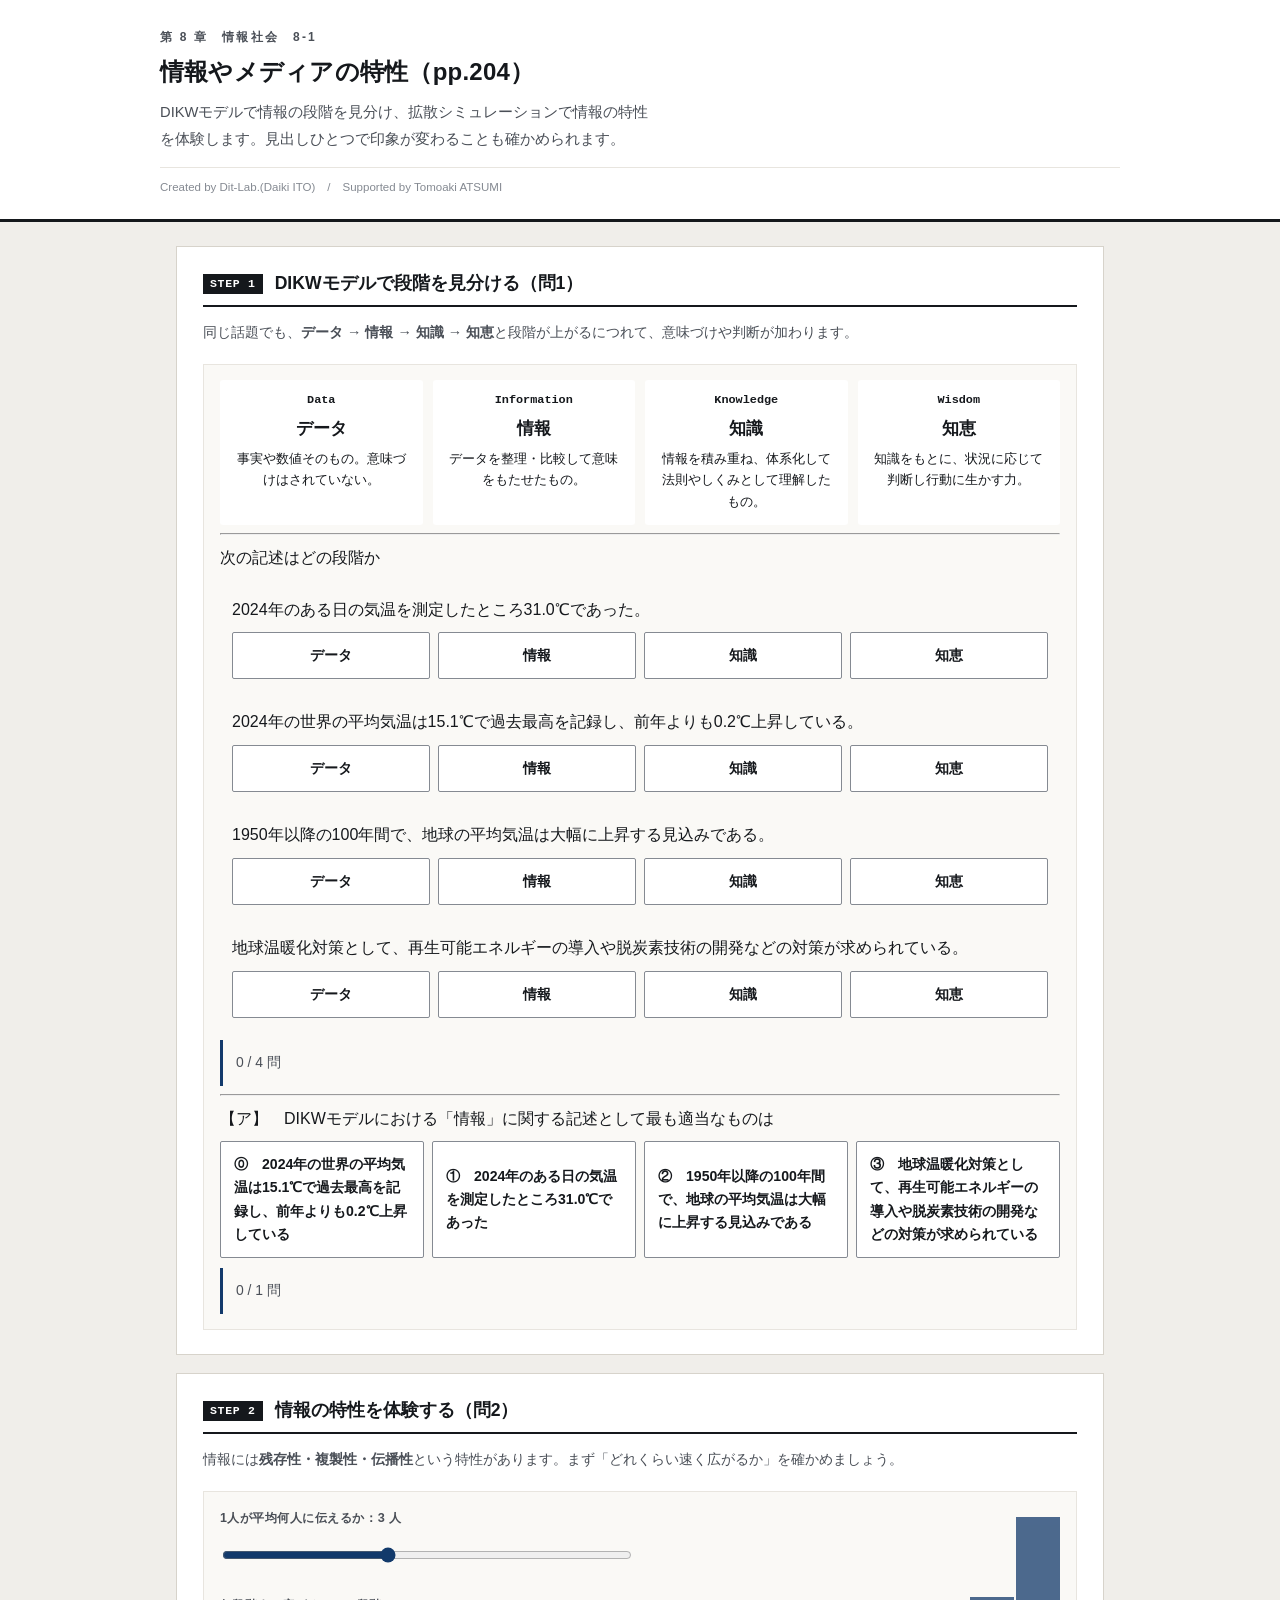
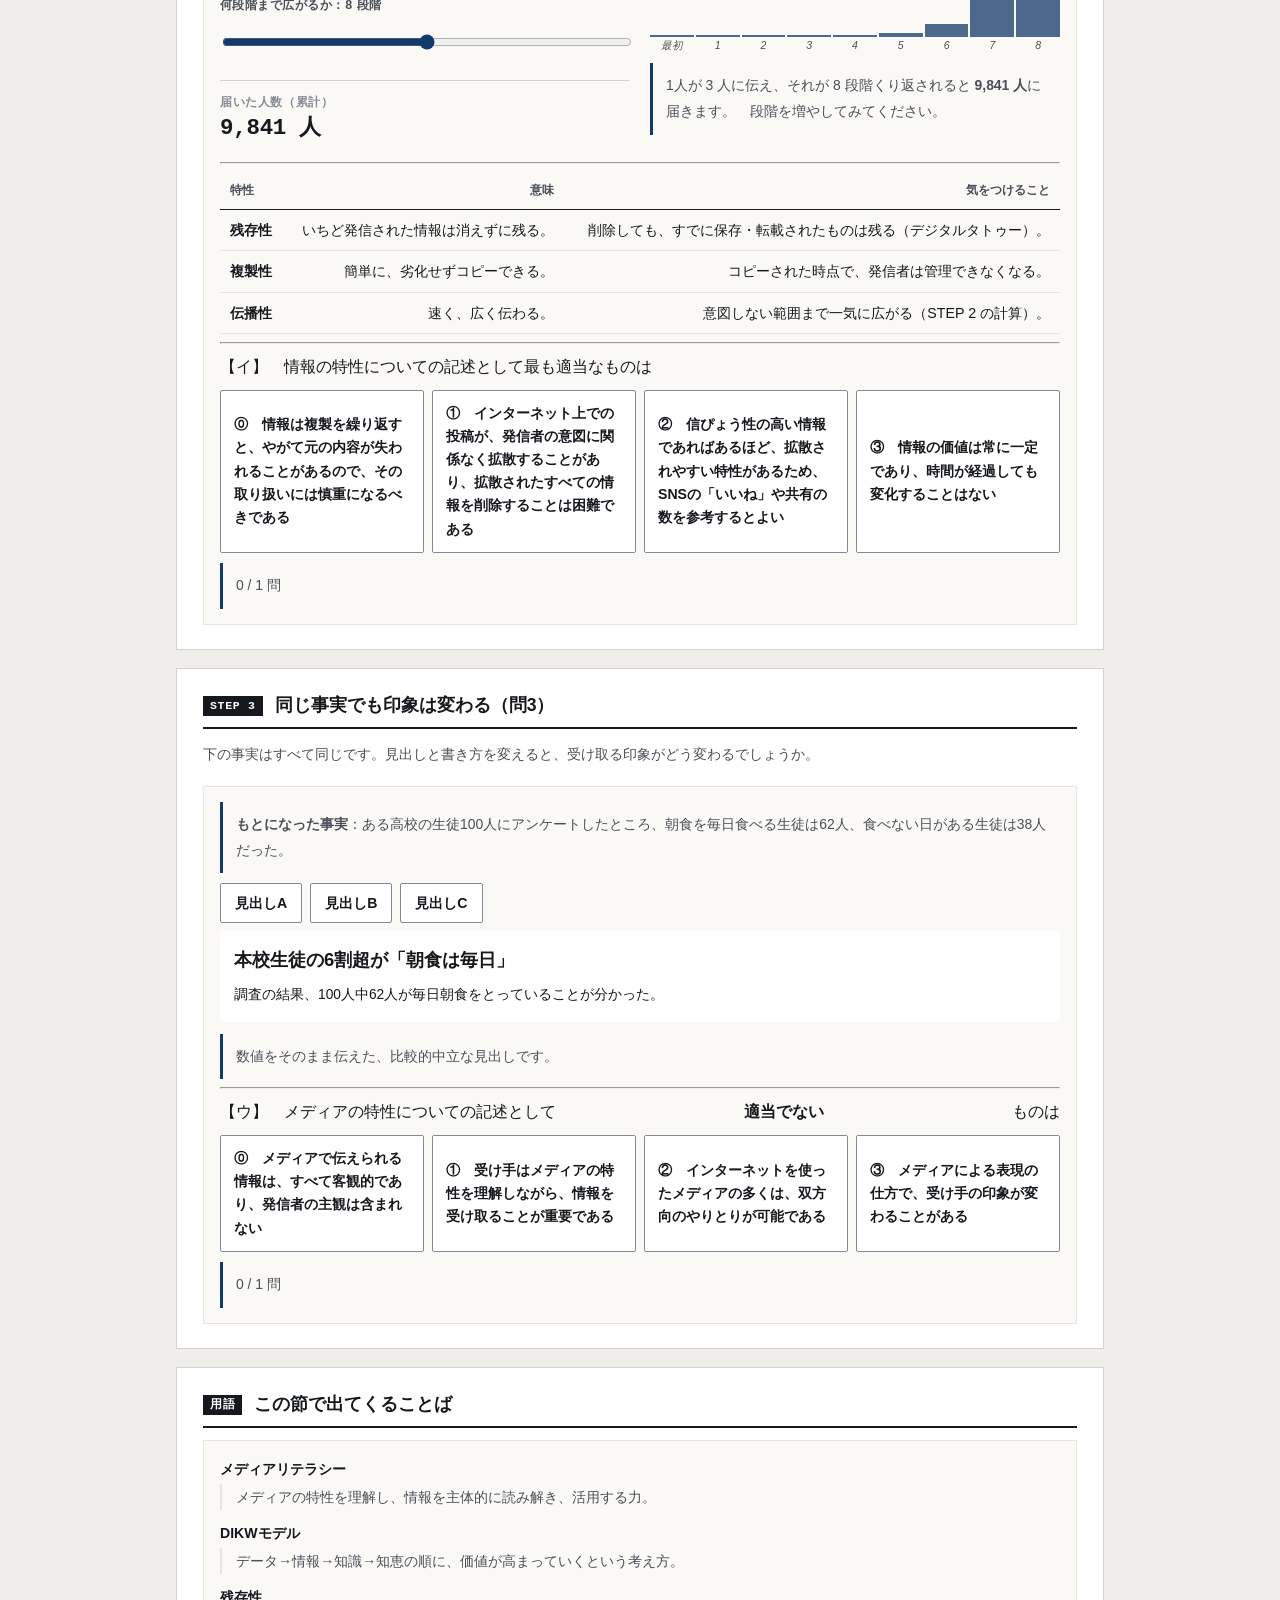
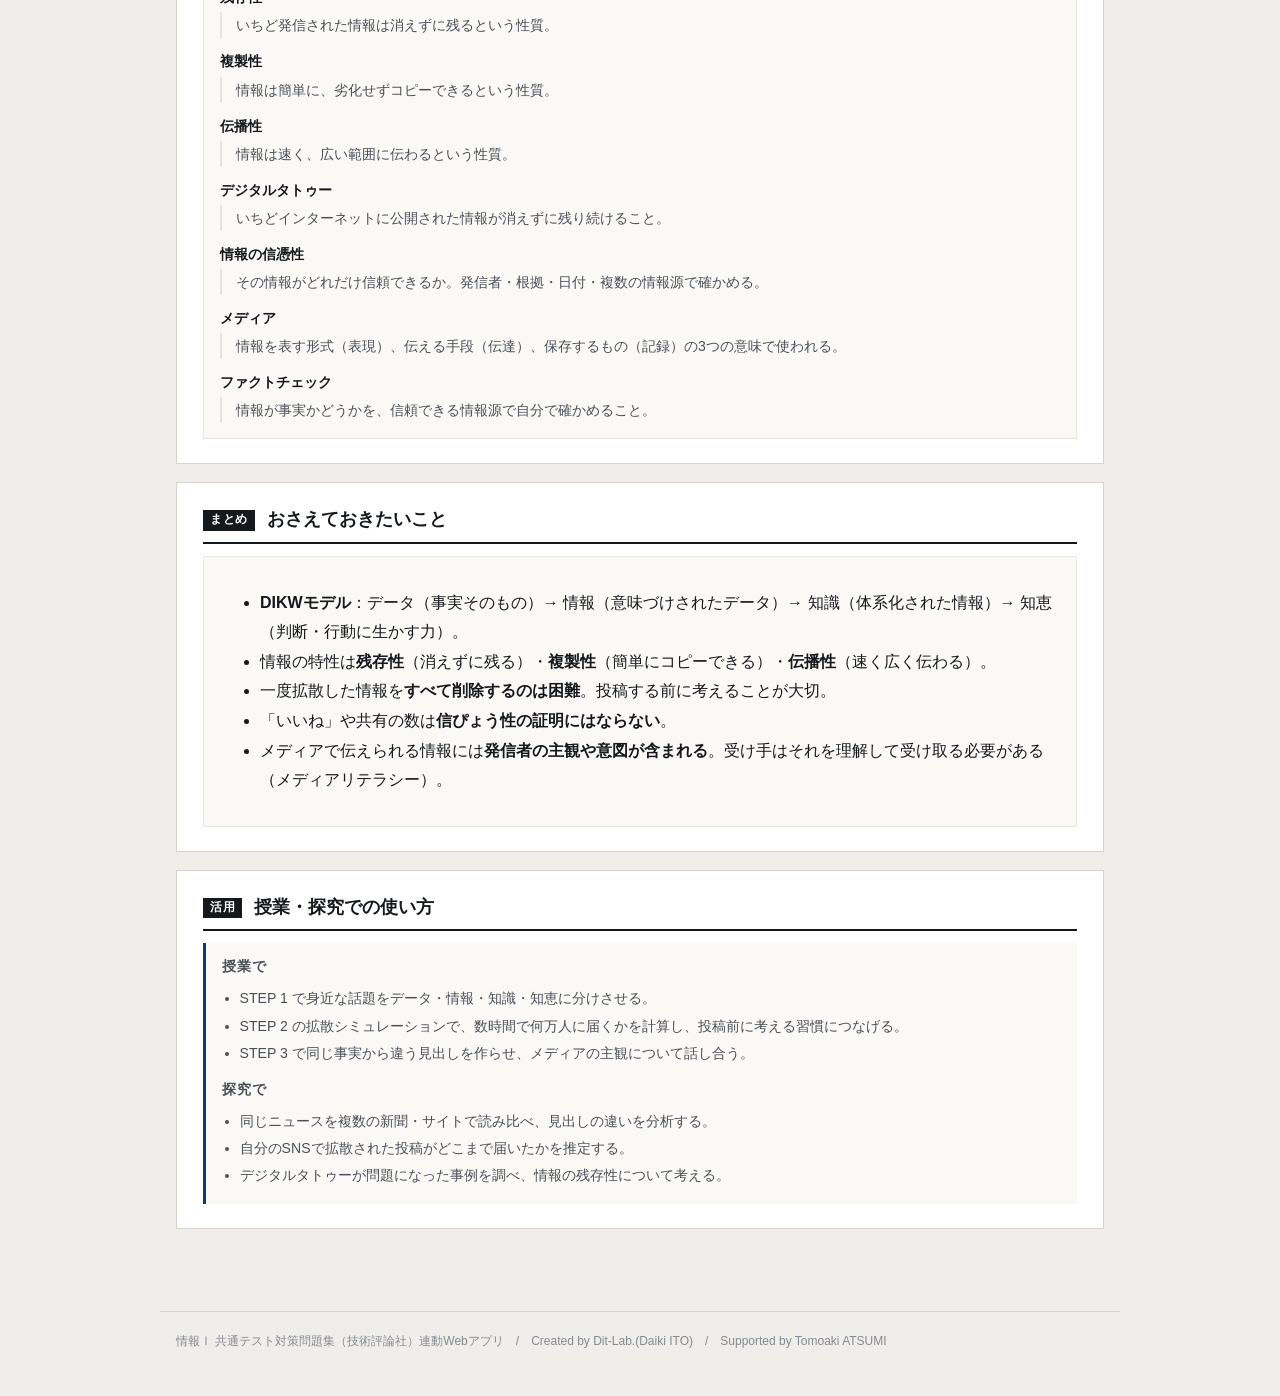
==== index.html @ 25c9e5bc "feat: Streamlit版を静的Webアプリ化。DIKWモデルの分類・拡散シミュレーション・見出しによる印象の比較に対応" ====
<!DOCTYPE html>
<html lang="ja">
<head>
<meta charset="UTF-8">
<meta name="viewport" content="width=device-width, initial-scale=1.0">
<title>情報やメディアの特性｜情報Ⅰ共通テスト対策問題集</title>
<meta name="description" content="DIKWモデルで情報の段階を見分け、拡散シミュレーションで情報の特性を体験します。見出しひとつで印象が変わることも確かめられます。">
<link rel="icon" href="data:image/svg+xml,%3Csvg xmlns=%22http://www.w3.org/2000/svg%22 viewBox=%220 0 32 32%22%3E%3Crect width=%2232%22 height=%2232%22 fill=%22%2315181c%22/%3E%3Ctext x=%2216%22 y=%2222%22 font-size=%2218%22 font-family=%22monospace%22 fill=%22%23fff%22 text-anchor=%22middle%22%3E01%3C/text%3E%3C/svg%3E">
<link rel="stylesheet" href="css/style.css">
<link rel="stylesheet" href="css/app.css">
</head>
<body>

<header class="app-header">
  <div class="inner">
    <span class="eyebrow">第 8 章　情報社会　8-1</span>
    <h1>情報やメディアの特性（pp.204）</h1>
    <p class="lead">DIKWモデルで情報の段階を見分け、拡散シミュレーションで情報の特性を体験します。見出しひとつで印象が変わることも確かめられます。</p>
    <p class="credit">Created by Dit-Lab.(Daiki ITO)　/　Supported by Tomoaki ATSUMI</p>
  </div>
</header>

<main class="wrap">
  <section class="step" id="step1">
    <h2><span class="no">STEP 1</span>DIKWモデルで段階を見分ける（問1）</h2>
    <p class="desc">同じ話題でも、<strong>データ → 情報 → 知識 → 知恵</strong>と段階が上がるにつれて、意味づけや判断が加わります。</p>
    <div class="panel">
      <div class="dikw" id="dikwBox"></div>
      <hr class="sep">
      <p class="qhead">次の記述はどの段階か</p>
      <div id="sortBox"></div>
      <div class="note" id="sortNote" style="margin-top:12px"></div>
      <hr class="sep">
      <div id="q1Box"></div>
      <div class="note" id="q1Note" style="margin-top:10px"></div>
    </div>
  </section>

  <section class="step" id="step2">
    <h2><span class="no">STEP 2</span>情報の特性を体験する（問2）</h2>
    <p class="desc">情報には<strong>残存性・複製性・伝播性</strong>という特性があります。まず「どれくらい速く広がるか」を確かめましょう。</p>
    <div class="panel">
      <div class="grid c2">
        <div>
          <label class="fld" for="shareN">1人が平均何人に伝えるか：<span class="mono" id="shareNV">3</span> 人</label>
          <input type="range" id="shareN" min="1" max="6" step="1" value="3">
          <label class="fld" for="steps" style="margin-top:12px">何段階まで広がるか：<span class="mono" id="stepsV">8</span> 段階</label>
          <input type="range" id="steps" min="2" max="14" step="1" value="8">
          <div class="metrics" style="margin-top:12px">
            <div class="metric"><div class="k">届いた人数（累計）</div><div class="v" id="reachV" style="font-size:1.4rem">—</div></div>
          </div>
        </div>
        <div>
          <div class="spreadbar" id="spreadBox"></div>
          <div class="note" id="spreadNote" style="margin-top:26px"></div>
        </div>
      </div>
      <hr class="sep">
      <div class="tbl-scroll"><table class="tbl" id="charTable"></table></div>
      <hr class="sep">
      <div id="q2Box"></div>
      <div class="note" id="q2Note" style="margin-top:10px"></div>
    </div>
  </section>

  <section class="step" id="step3">
    <h2><span class="no">STEP 3</span>同じ事実でも印象は変わる（問3）</h2>
    <p class="desc">下の事実はすべて同じです。見出しと書き方を変えると、受け取る印象がどう変わるでしょうか。</p>
    <div class="panel">
      <div class="note info" style="margin-bottom:10px">
        <strong>もとになった事実</strong>：ある高校の生徒100人にアンケートしたところ、朝食を毎日食べる生徒は62人、食べない日がある生徒は38人だった。
      </div>
      <div class="btn-row" style="flex-wrap:wrap">
        <button class="btn" data-h="0">見出しA</button>
        <button class="btn" data-h="1">見出しB</button>
        <button class="btn" data-h="2">見出しC</button>
      </div>
      <div id="headBox"></div>
      <div class="note" id="headNote" style="margin-top:12px"></div>
      <hr class="sep">
      <div id="q3Box"></div>
      <div class="note" id="q3Note" style="margin-top:10px"></div>
    </div>
  </section>

  <section class="step" id="glossary">
    <h2><span class="no">用語</span>この節で出てくることば</h2>
    <div class="panel"><div id="glossBox"></div></div>
  </section>

  <section class="step" id="wrap">
    <h2><span class="no">まとめ</span>おさえておきたいこと</h2>
    <div class="panel">
      <ul class="bullets">
        <li><strong>DIKWモデル</strong>：データ（事実そのもの）→ 情報（意味づけされたデータ）→ 知識（体系化された情報）→ 知恵（判断・行動に生かす力）。</li>
        <li>情報の特性は<strong>残存性</strong>（消えずに残る）・<strong>複製性</strong>（簡単にコピーできる）・<strong>伝播性</strong>（速く広く伝わる）。</li>
        <li>一度拡散した情報を<strong>すべて削除するのは困難</strong>。投稿する前に考えることが大切。</li>
        <li>「いいね」や共有の数は<strong>信ぴょう性の証明にはならない</strong>。</li>
        <li>メディアで伝えられる情報には<strong>発信者の主観や意図が含まれる</strong>。受け手はそれを理解して受け取る必要がある（メディアリテラシー）。</li>
      </ul>
    </div>
  </section>

  <section class="step">
    <h2><span class="no">活用</span>授業・探究での使い方</h2>
    <div class="use-note">
      <h3>授業で</h3>
      <ul>
        <li>STEP 1 で身近な話題をデータ・情報・知識・知恵に分けさせる。</li>
        <li>STEP 2 の拡散シミュレーションで、数時間で何万人に届くかを計算し、投稿前に考える習慣につなげる。</li>
        <li>STEP 3 で同じ事実から違う見出しを作らせ、メディアの主観について話し合う。</li>
      </ul>
      <h3 style="margin-top:12px">探究で</h3>
      <ul>
        <li>同じニュースを複数の新聞・サイトで読み比べ、見出しの違いを分析する。</li>
        <li>自分のSNSで拡散された投稿がどこまで届いたかを推定する。</li>
        <li>デジタルタトゥーが問題になった事例を調べ、情報の残存性について考える。</li>
      </ul>
    </div>
  </section>

</main>

<footer class="app-footer">
  情報Ⅰ 共通テスト対策問題集（技術評論社）連動Webアプリ　/　Created by Dit-Lab.(Daiki ITO)　/　Supported by Tomoaki ATSUMI
</footer>

<script src="js/tools.js"></script>
<script src="js/chart.js"></script>
<script src="js/terms.js"></script>
<script src="js/quiz.js"></script>
<script src="js/app.js"></script>
</body>
</html>
---- css/style.css ----
/* =========================================================
   情報Ⅰ 共通テスト対策問題集 — Web アプリ共通スタイル
   紙面（参考書）に寄せた設計。装飾色は使わず、色は意味を持つときだけ。
   ========================================================= */

:root{
  --paper:#ffffff;
  --paper-2:#faf9f6;      /* うすい紙 */
  --bg:#f0eeea;           /* 台紙 */
  --ink:#15181c;
  --ink-2:#4a4f57;
  --ink-3:#858a92;
  --rule:#d7d3cb;         /* 罫線 */
  --rule-2:#e8e5df;
  --accent:#123a6b;       /* 濃紺。主要操作と現在地だけに使う */
  --accent-w:#e9eef6;
  --zero:#c0392b;         /* 左＝0 */
  --one:#1d4ed8;          /* 右＝1 */
  --ok:#1f7a3d;   --ok-bg:#eef6f0;
  --ng:#b3261e;   --ng-bg:#fbefee;
  --warn:#8a5a00; --warn-bg:#fbf5e8;
  --font:"Hiragino Kaku Gothic ProN","Hiragino Sans","Yu Gothic Medium","Yu Gothic",
         "Noto Sans JP",Meiryo,-apple-system,BlinkMacSystemFont,sans-serif;
  --mono:"SFMono-Regular",Menlo,Consolas,"Courier New",monospace;
}

*{box-sizing:border-box}
[hidden]{display:none !important}
html{-webkit-text-size-adjust:100%}
body{
  margin:0; background:var(--bg); color:var(--ink);
  font-family:var(--font); font-size:16px; line-height:1.85;
  font-feature-settings:"palt" 1;
}
h1,h2,h3,h4{line-height:1.45; margin:0; font-weight:700}
p{margin:0 0 .75em} p:last-child{margin-bottom:0}
a{color:var(--accent)}

/* ---------- 標題 ---------- */
.app-header{background:var(--paper); border-bottom:3px solid var(--ink); padding:26px 20px 20px}
.app-header .inner{max-width:960px; margin:0 auto}
.app-header .eyebrow{
  font-size:.75rem; font-weight:700; color:var(--ink-2); letter-spacing:.18em;
  display:block; margin-bottom:7px;
}
.app-header h1{font-size:1.5rem; letter-spacing:.01em}
.app-header .lead{font-size:.92rem; color:var(--ink-2); margin-top:9px; max-width:60ch}
.app-header .credit{
  font-size:.72rem; color:var(--ink-3); margin-top:14px;
  padding-top:9px; border-top:1px solid var(--rule-2);
}

/* ---------- 版面 ---------- */
.wrap{max-width:960px; margin:0 auto; padding:24px 16px 64px}
.step{background:var(--paper); border:1px solid var(--rule); padding:24px 26px; margin-bottom:18px}
.step > h2{
  display:flex; align-items:baseline; gap:12px; font-size:1.1rem;
  padding-bottom:9px; border-bottom:2px solid var(--ink); margin-bottom:12px;
}
.step > h2 .no{
  flex:none; font-family:var(--mono); font-size:.72rem; font-weight:700;
  background:var(--ink); color:var(--paper); padding:2px 7px; letter-spacing:.06em;
  position:relative; top:-2px;
}
.step > .desc{color:var(--ink-2); font-size:.9rem; margin-bottom:18px}
.step[hidden]{display:none}

.grid{display:grid; gap:20px}
.grid > *{min-width:0}          /* 子の中身で列が広がるのを防ぐ */
@media(min-width:800px){ .grid.c2{grid-template-columns:1fr 1fr} }

.panel{border:1px solid var(--rule-2); background:var(--paper-2); padding:15px 16px; min-width:0}
.panel > h3{
  font-size:.8rem; font-weight:700; color:var(--ink-2); letter-spacing:.08em;
  margin-bottom:12px; padding-bottom:6px; border-bottom:1px solid var(--rule);
}

/* ---------- 部品 ---------- */
.btn{
  appearance:none; border:1px solid var(--ink-3); background:var(--paper); color:var(--ink);
  font-family:inherit; font-size:.88rem; font-weight:700; padding:8px 14px;
  border-radius:2px; cursor:pointer; min-height:40px; line-height:1.4;
  transition:background .12s, border-color .12s, color .12s;
}
.btn:hover:not(:disabled){background:var(--accent-w); border-color:var(--accent); color:var(--accent)}
.btn:disabled{opacity:.35; cursor:not-allowed}
.btn.primary{background:var(--accent); color:var(--paper); border-color:var(--accent)}
.btn.primary:hover:not(:disabled){background:#0d2c53; color:var(--paper)}
.btn.ghost{border-color:var(--rule); color:var(--ink-2)}
.btn.sm{font-size:.8rem; padding:5px 10px; min-height:34px}
.btn-row{display:flex; flex-wrap:wrap; gap:8px; align-items:center}

/* タブ（見出し下線式） */
.seg{display:flex; gap:0; border-bottom:1px solid var(--rule)}
.seg button{
  appearance:none; border:0; background:transparent; font-family:inherit; font-size:.88rem;
  font-weight:700; color:var(--ink-3); padding:9px 4px; margin-right:26px; cursor:pointer;
  border-bottom:3px solid transparent; margin-bottom:-1px; min-height:40px;
}
.seg button:hover{color:var(--ink-2)}
.seg button[aria-pressed="true"]{color:var(--ink); border-bottom-color:var(--accent)}

label.fld{display:block; font-size:.78rem; font-weight:700; color:var(--ink-2); margin-bottom:5px; letter-spacing:.04em}
input[type=text], textarea, input[type=number]{
  width:100%; font-family:inherit; font-size:1rem; color:var(--ink);
  border:1px solid var(--ink-3); border-radius:2px; padding:9px 11px;
  background:var(--paper); min-height:42px;
}
input:focus, textarea:focus{outline:2px solid var(--accent); outline-offset:-1px; border-color:var(--accent)}
.btn:focus-visible, .seg button:focus-visible, .node-card:focus-visible{outline:2px solid var(--accent); outline-offset:2px}
textarea{resize:vertical; line-height:1.7}
.mono{font-family:var(--mono)}

table.tbl{width:100%; border-collapse:collapse; font-size:.89rem}
table.tbl th, table.tbl td{border-bottom:1px solid var(--rule-2); padding:7px 10px; text-align:right}
table.tbl th:first-child, table.tbl td:first-child{text-align:left}
table.tbl thead th{border-bottom:1.5px solid var(--ink); font-size:.76rem; color:var(--ink-2); font-weight:700; white-space:nowrap}
.tbl-scroll{overflow-x:auto; -webkit-overflow-scrolling:touch; max-width:100%}

.note{padding:10px 13px; font-size:.87rem; border-left:3px solid var(--ink-3); background:var(--paper-2)}
.note.ok{background:var(--ok-bg); border-left-color:var(--ok); color:#123f22}
.note.ng{background:var(--ng-bg); border-left-color:var(--ng); color:#6d1a15}
.note.info{background:var(--paper-2); border-left-color:var(--accent); color:var(--ink-2)}
.note.warn{background:var(--warn-bg); border-left-color:var(--warn); color:#5c3d00}
.note[hidden]{display:none}

.badge{
  display:inline-block; font-size:.72rem; font-weight:700; padding:1px 7px;
  border:1px solid var(--rule); color:var(--ink-2); background:var(--paper); letter-spacing:.04em;
}

/* 数値は罫線で仕切るだけ。カードにしない */
.metrics{display:flex; flex-wrap:wrap; gap:0; border-top:1px solid var(--rule)}
.metric{flex:1 1 130px; padding:11px 14px 11px 0; border-right:1px solid var(--rule-2)}
.metric:last-child{border-right:0}
.metric .k{font-size:.74rem; color:var(--ink-3); font-weight:700; letter-spacing:.05em}
.metric .v{font-size:1.6rem; font-weight:700; line-height:1.3; font-family:var(--mono); letter-spacing:-.01em}
.metric .s{font-size:.76rem; color:var(--ink-2)}

.bit0{color:var(--zero); font-weight:700}
.bit1{color:var(--one); font-weight:700}

.app-footer{
  max-width:960px; margin:0 auto; padding:18px 16px 44px; color:var(--ink-3);
  font-size:.75rem; border-top:1px solid var(--rule);
}
.sr-only{position:absolute;width:1px;height:1px;overflow:hidden;clip:rect(0 0 0 0);white-space:nowrap}

@media(max-width:640px){
  body{font-size:15px}
  .app-header{padding:20px 16px 16px}
  .app-header h1{font-size:1.16rem}
  .wrap{padding:16px 12px 52px}
  .step{padding:18px 15px}
  .seg button{margin-right:18px; font-size:.84rem}
  .metric{flex-basis:50%; border-right:0}
}
@media (prefers-reduced-motion:reduce){ *{animation:none!important; transition:none!important} }

/* ---------- 自分のデータ・共有・印刷 ---------- */
.toolbar{display:flex; flex-wrap:wrap; gap:8px; align-items:center; margin-top:12px;
  padding-top:12px; border-top:1px solid var(--rule-2)}
.toolbar .hint{font-size:.78rem; color:var(--ink-3)}
.paste-area{width:100%; min-height:110px; font-family:var(--mono); font-size:.86rem}
.use-note{background:var(--paper-2); border-left:3px solid var(--accent); padding:14px 16px; font-size:.88rem}
.use-note h3{font-size:.86rem; letter-spacing:.06em; margin-bottom:8px; color:var(--ink-2)}
.use-note ol, .use-note ul{margin:0; padding-left:1.25em; line-height:1.95; color:var(--ink-2)}

@media print{
  body{background:#fff}
  .app-header{border-bottom:2px solid #000}
  .step{border:1px solid #bbb; break-inside:avoid; page-break-inside:avoid; margin-bottom:12px}
  .btn, .seg, .toolbar, input[type=range]{display:none !important}
  .note{border-left-width:2px}
  a[href]:after{content:""}
}

/* ---------- 入力グリッド ---------- */
.dg-scroll{overflow:auto; -webkit-overflow-scrolling:touch; border:1px solid var(--rule); background:var(--paper); max-height:420px}
table.dg{border-collapse:collapse; font-family:var(--mono); font-size:.9rem; min-width:100%}
table.dg th, table.dg td{border:1px solid var(--rule-2); padding:0}
table.dg thead th{background:var(--paper-2); position:sticky; top:0; z-index:2}
table.dg .dg-n{background:var(--paper-2); color:var(--ink-3); font-size:.76rem; font-weight:400;
  text-align:center; min-width:34px; padding:0 4px; position:sticky; left:0; z-index:1}
table.dg .dg-corner{background:var(--paper-2); min-width:34px; position:sticky; left:0; z-index:3}
table.dg .dg-act{background:var(--paper-2); width:34px}
.dg-h, .dg-c{width:100%; min-width:96px; border:0; background:transparent; font-family:inherit;
  font-size:.9rem; padding:8px 9px; color:var(--ink); min-height:38px}
.dg-h{font-weight:700; font-family:var(--font); font-size:.82rem; color:var(--ink-2)}
.dg-c.num{text-align:right}
.dg-c:focus, .dg-h:focus{outline:2px solid var(--accent); outline-offset:-2px; background:var(--accent-w)}
.dg-del{border:0; background:transparent; color:var(--ink-3); cursor:pointer; width:32px; height:34px; font-size:1rem}
.dg-del:hover{color:var(--ng)}
.dg-tools{display:flex; flex-wrap:wrap; gap:8px; align-items:center; margin-top:10px}
.dg-hint{font-size:.76rem; color:var(--ink-3)}

/* ---------- ファイル読み込み ---------- */
.filebox{display:flex; flex-wrap:wrap; gap:10px; align-items:center; padding:12px;
  border:1px dashed var(--rule); background:var(--paper-2)}
.filebox input[type=file]{font-size:.85rem; font-family:inherit; max-width:100%}
.filebox .sel{max-width:220px}
.filelabel{display:inline-flex; align-items:center; gap:6px; font-size:.85rem; font-weight:700;
  border:1px solid var(--ink-3); background:var(--paper); padding:8px 14px; border-radius:2px; cursor:pointer; min-height:40px}
.filelabel:hover{border-color:var(--accent); color:var(--accent); background:var(--accent-w)}
.filelabel input{display:none}

/* ---------- 用語解説 ---------- */
.term{position:relative; border-bottom:1.5px dotted var(--accent); cursor:help; color:var(--accent); font-weight:700}
.term .term-pop{display:none; position:absolute; left:0; top:1.7em; z-index:50; width:min(300px,78vw);
  background:var(--paper); border:1px solid var(--ink-3); box-shadow:0 6px 20px rgba(0,0,0,.14);
  padding:10px 12px; font-size:.82rem; font-weight:400; color:var(--ink-2); line-height:1.75;
  border-left:3px solid var(--accent); cursor:auto; text-align:left}
.term .term-pop b{display:block; color:var(--ink); font-size:.86rem; margin-bottom:3px}
.term.open .term-pop{display:block}
dl.gloss{margin:0; font-size:.88rem}
dl.gloss dt{font-weight:700; color:var(--ink); margin-top:10px}
dl.gloss dt:first-child{margin-top:0}
dl.gloss dd{margin:2px 0 0; color:var(--ink-2); line-height:1.85; padding-left:1em; border-left:2px solid var(--rule-2)}
@media print{ .term{border-bottom:0; color:inherit} .term .term-pop{display:none !important} }

/* ---------- スマホ・タブレット ---------- */
@media (max-width:1024px){
  /* iOS で入力時に画面が勝手に拡大するのを防ぐ（16px 未満だとズームする） */
  input[type=text], input[type=number], textarea, select, .dg-c, .dg-h{ font-size:16px }
  .dg-c, .dg-h{ min-width:110px }
}
@media (max-width:820px){
  .grid.c2{grid-template-columns:1fr}
  .dg-scroll{max-height:340px}
  .filebox{flex-direction:column; align-items:stretch}
  .filebox .sel{max-width:100%}
  .term .term-pop{left:auto; right:0; width:min(280px,86vw)}
}
@media (max-width:480px){
  .step > h2{font-size:1rem; flex-wrap:wrap}
  .metrics{gap:0}
  .metric{flex-basis:50%; padding-right:10px}
  .metric .v{font-size:1.3rem}
  .btn{padding:8px 12px}
  .dg-tools{gap:6px}
  .dg-hint{width:100%}
}
/* タッチ操作でのスクロールを滑らかに */
.tbl-scroll, .dg-scroll, .tree-box{ -webkit-overflow-scrolling:touch; overscroll-behavior-x:contain }

/* 幅指定つきの入力欄がスマートフォンではみ出さないようにする */
input[type=text], input[type=number], input[type=search], textarea, select{ max-width:100% }
.btn-row > label{ min-width:0; max-width:100% }
.btn-row > label input, .btn-row > label select{ max-width:100% }

/* 共通：○×判定・並べかえ（quiz.js 用） */
.abcde{border:1px solid var(--rule); border-radius:3px; overflow:hidden}
.abcde > div{border-top:1px solid var(--rule); padding:10px 12px}
.abcde > div:first-child{border-top:0}
.abcde .st{display:flex; gap:10px; align-items:flex-start; flex-wrap:wrap}
.abcde .st .k{font-weight:700; font-family:var(--mono); min-width:1.4em}
.abcde .st .t{flex:1; min-width:12em}
.abcde .jb{display:flex; gap:6px}
.abcde .jb .btn{min-width:3.4em; padding:6px 10px; text-align:center}
.prep{display:grid; grid-template-columns:repeat(auto-fit,minmax(150px,1fr)); gap:10px; margin-top:10px}
.prep .slot{border:1px dashed var(--ink-3); border-radius:3px; padding:10px; min-height:92px; background:var(--paper)}
.prep .slot.filled{border-style:solid}
.prep .slot .tag{font:700 .74rem/1.4 var(--mono); color:var(--accent); display:block; margin-bottom:6px}
.prep .slot .txt{font-size:.86rem; line-height:1.7}
.cards{display:flex; flex-wrap:wrap; gap:8px; margin-top:10px}
.cards .c{border:1px solid var(--ink-3); border-radius:3px; padding:9px 12px; background:var(--paper);
  cursor:pointer; font-size:.88rem; max-width:100%; text-align:left; font-family:inherit; color:var(--ink)}
.cards .c:hover{background:var(--warn-bg)}
.cards .c.used{opacity:.35; pointer-events:none}
---- css/app.css ----
.qhead{display:flex; justify-content:space-between; align-items:center; margin-bottom:12px}
.card-q{border:1px solid var(--rule); background:var(--paper); padding:18px; margin-bottom:14px}
.q-scene{font-size:1rem; font-weight:700; line-height:1.9}
.choice4{display:grid; gap:8px; grid-template-columns:repeat(auto-fit,minmax(160px,1fr))}
.choice4 .btn{text-align:left; line-height:1.65; padding:11px 13px}
.choice4 .btn.correct{background:var(--ok-bg); border-color:var(--ok); color:var(--ok)}
.choice4 .btn.wrong{background:var(--ng-bg); border-color:var(--ng); color:var(--ng)}
.choice4.locked{pointer-events:none}
.sel{width:100%; font-family:inherit; font-size:.95rem; padding:9px 11px; min-height:42px;
  border:1px solid var(--ink-3); border-radius:2px; background:var(--paper); color:var(--ink)}
input[type=range]{width:100%; accent-color:var(--accent); height:34px}
.why{font-size:.85rem; color:var(--ink-2); line-height:1.85}
.eqbox{font-family:var(--mono); font-size:1.02rem; font-weight:700; text-align:center; padding:14px;
  border:1px solid var(--rule); background:var(--paper-2); line-height:1.8}
.blankin{border:1.5px solid var(--accent); background:#fff; padding:6px 8px; text-align:center;
  font-family:var(--mono); min-height:38px; font-size:.95rem; max-width:120px}
.blankin.ok{border-color:var(--ok); background:var(--ok-bg)}
.blankin.ng{border-color:var(--ng); background:var(--ng-bg)}
table.tbl td .blankin{width:100%; max-width:none}

/* --- 8-1 情報やメディアの特性 --- */
.dikw{display:grid;grid-template-columns:repeat(auto-fit,minmax(150px,1fr));gap:10px}
.dikw .l{border:1px solid var(--line);border-radius:3px;padding:12px;background:#fff;text-align:center}
.dikw .l .en{font:700 .74rem/1.4 var(--mono);color:var(--muted)}
.dikw .l .ja{font-weight:700;font-size:1.05rem;margin:4px 0}
.dikw .l .d{font-size:.8rem;color:var(--muted);line-height:1.7}
.dikw .l.on{border-color:var(--accent);border-width:2px;background:var(--warn-bg)}
.spreadbar{display:flex;gap:2px;align-items:flex-end;height:120px;margin-top:10px}
.spreadbar i{flex:1;background:var(--accent);opacity:.75;min-height:2px;position:relative}
.spreadbar i span{position:absolute;bottom:-18px;left:0;right:0;text-align:center;font-size:.66rem;color:var(--muted)}
.headline{border:1px solid var(--line);border-radius:3px;padding:14px;background:#fff;margin-top:8px}
.headline .h{font-size:1.15rem;font-weight:700;line-height:1.6}
.headline .b{font-size:.86rem;color:var(--muted);margin-top:8px;line-height:1.8}
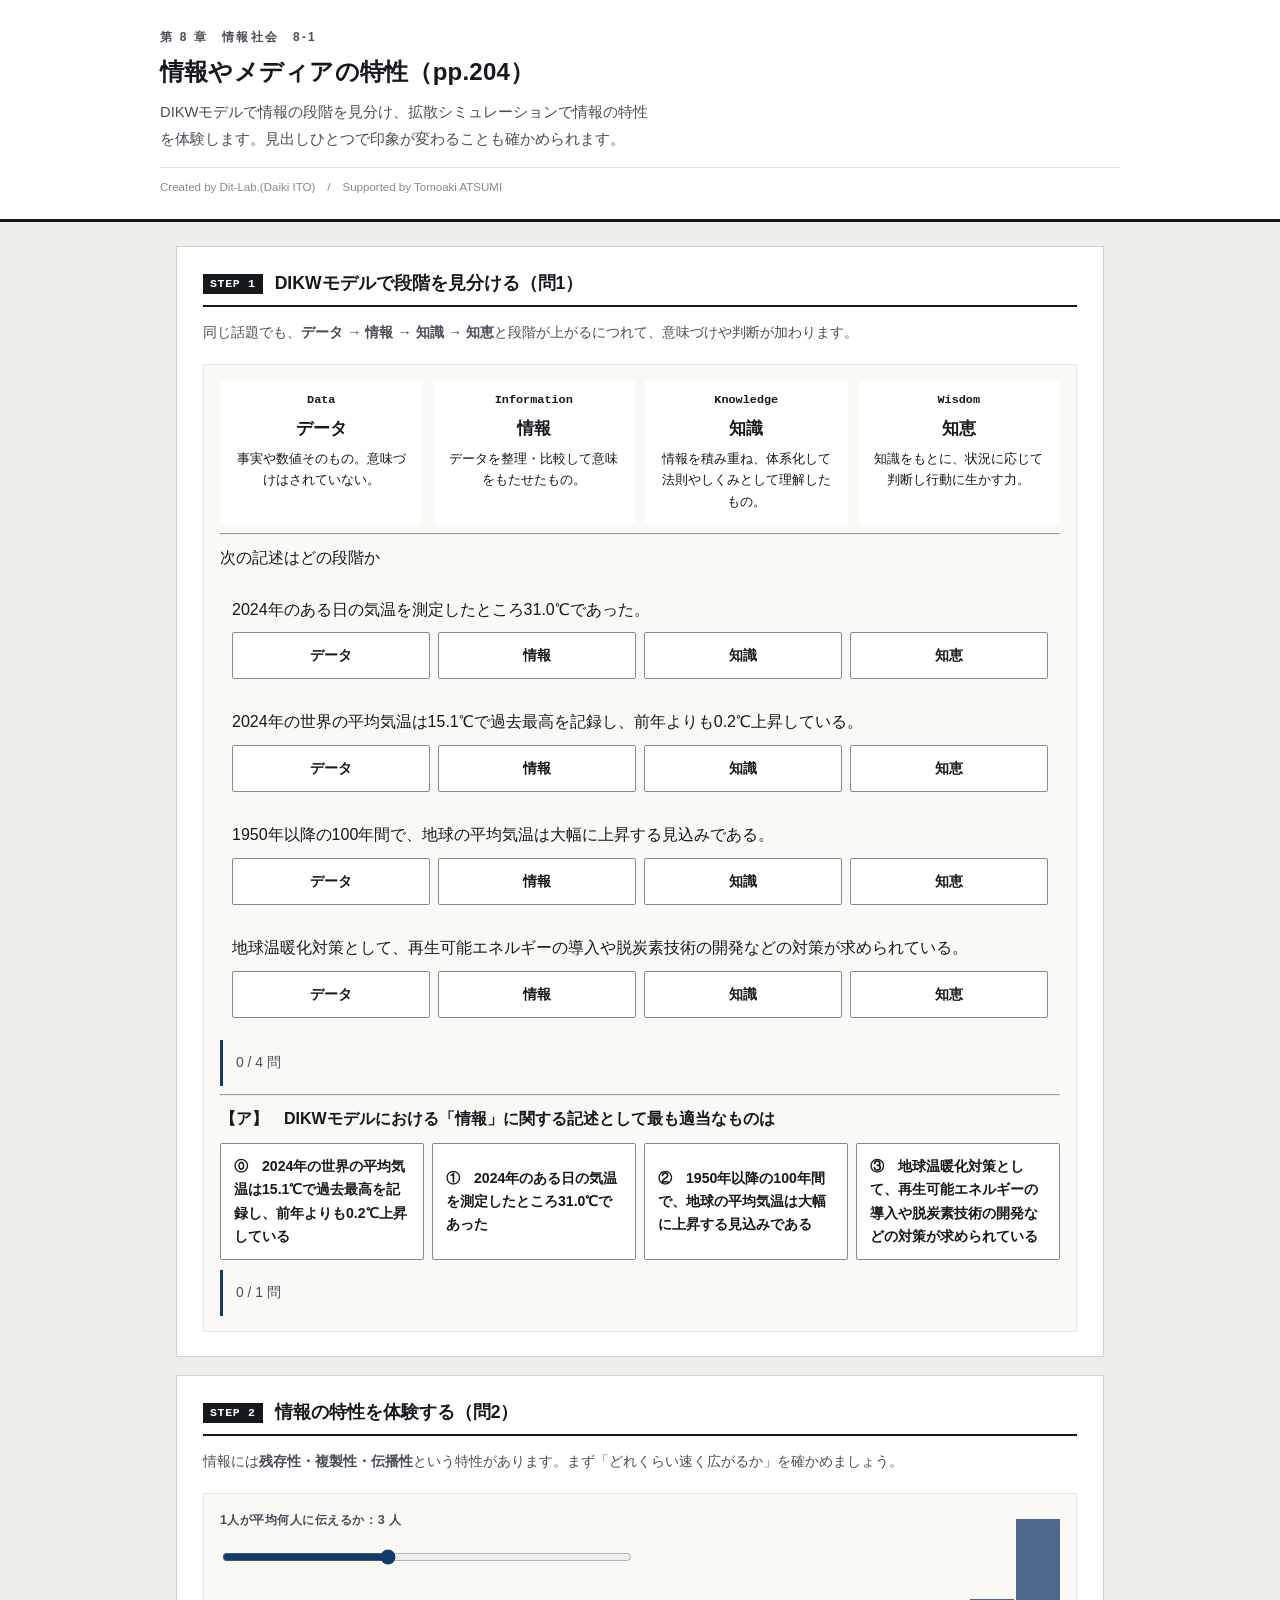
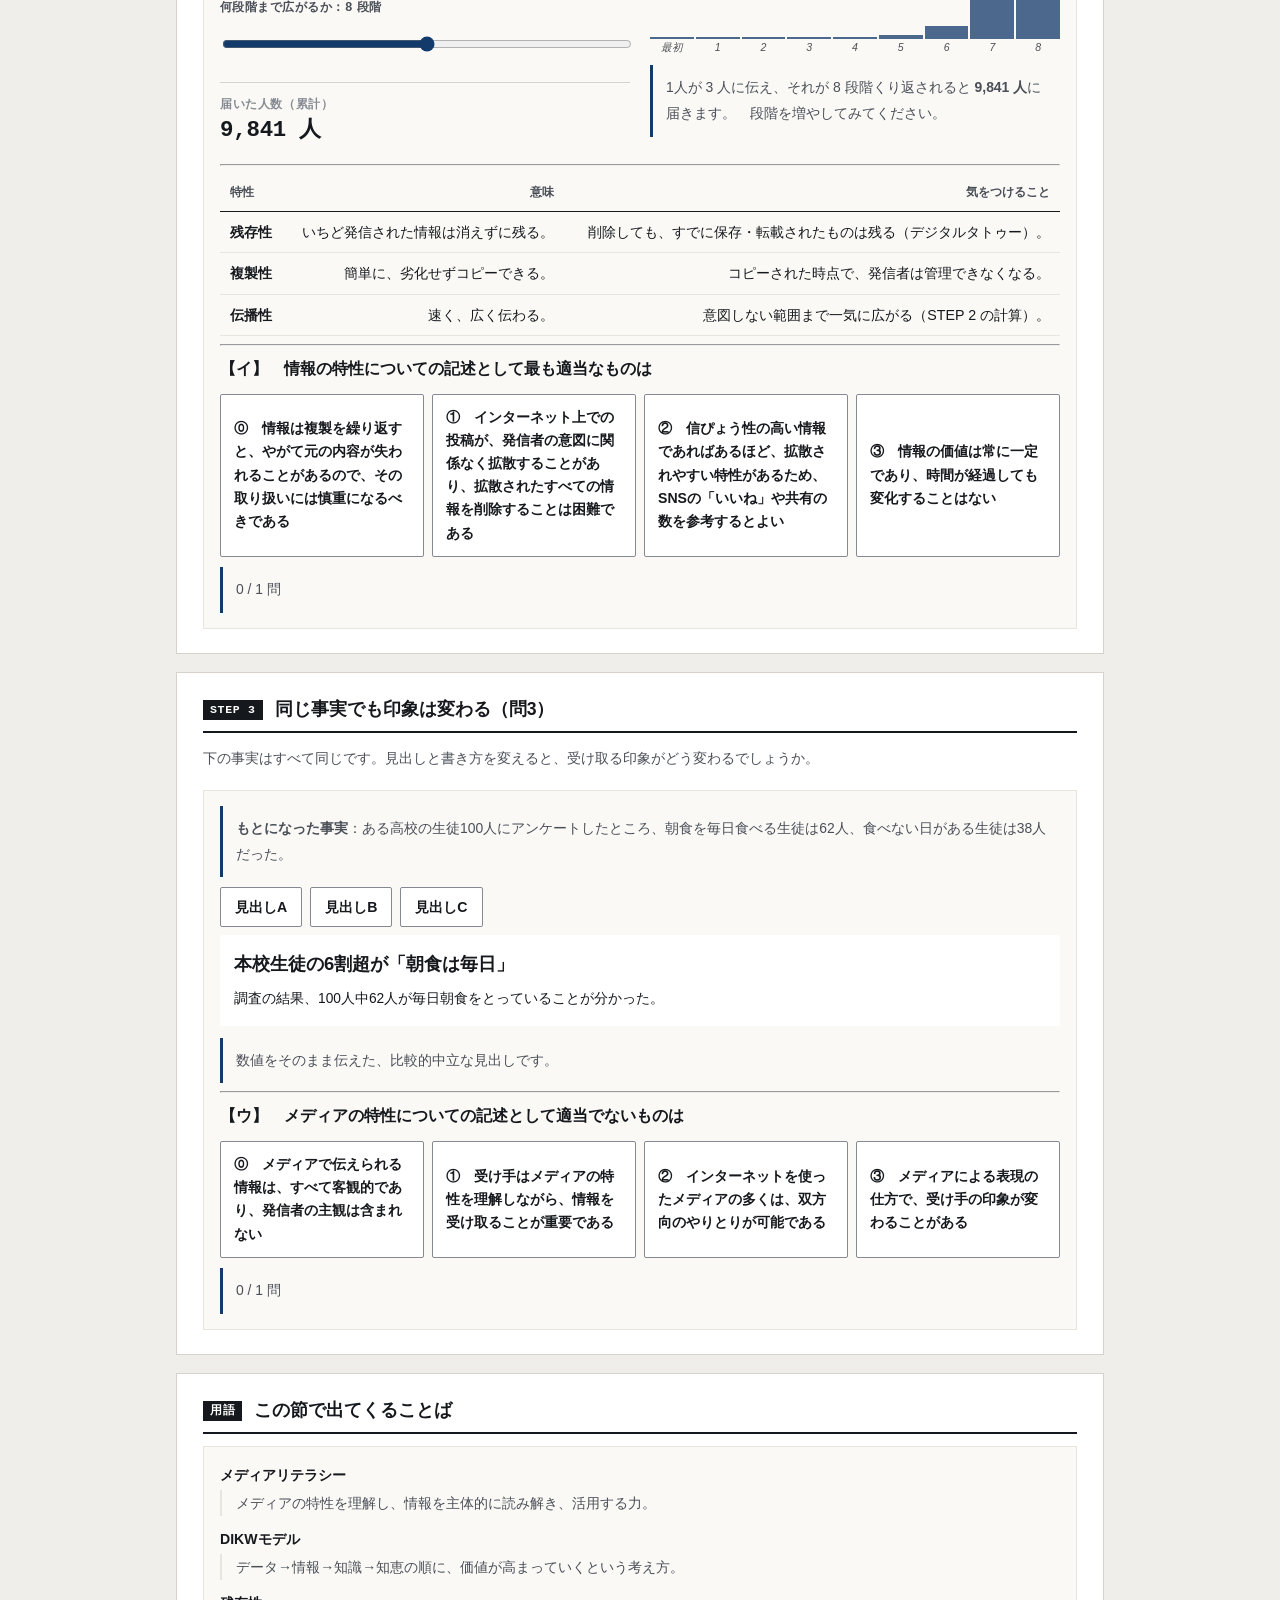
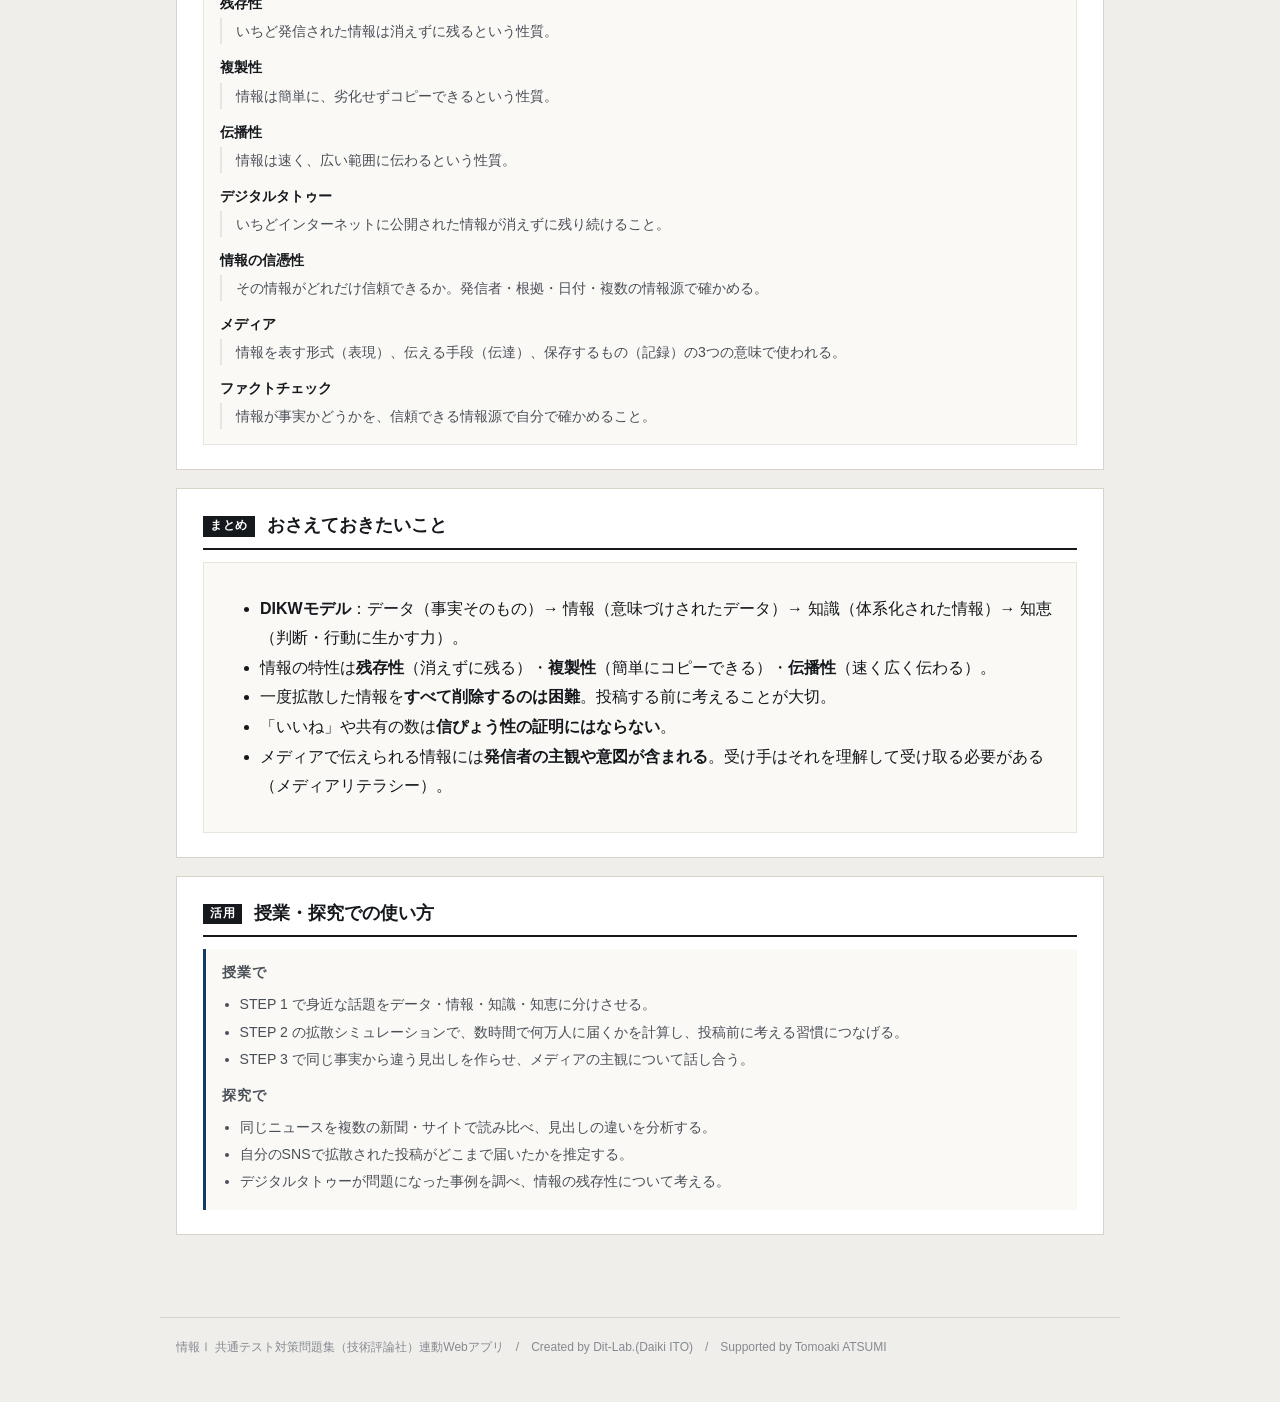
==== commit 353f48bc: "fix: 設問見出しのレイアウト不具合を修正（.qhead→.pq）" ====
--- a/index.html
+++ b/index.html
@@ -6,8 +6,8 @@
 <title>情報やメディアの特性｜情報Ⅰ共通テスト対策問題集</title>
 <meta name="description" content="DIKWモデルで情報の段階を見分け、拡散シミュレーションで情報の特性を体験します。見出しひとつで印象が変わることも確かめられます。">
 <link rel="icon" href="data:image/svg+xml,%3Csvg xmlns=%22http://www.w3.org/2000/svg%22 viewBox=%220 0 32 32%22%3E%3Crect width=%2232%22 height=%2232%22 fill=%22%2315181c%22/%3E%3Ctext x=%2216%22 y=%2222%22 font-size=%2218%22 font-family=%22monospace%22 fill=%22%23fff%22 text-anchor=%22middle%22%3E01%3C/text%3E%3C/svg%3E">
-<link rel="stylesheet" href="css/style.css">
-<link rel="stylesheet" href="css/app.css">
+<link rel="stylesheet" href="css/style.css?v=ea93572e">
+<link rel="stylesheet" href="css/app.css?v=4ce04cbc">
 </head>
 <body>
 
@@ -125,10 +125,8 @@
   情報Ⅰ 共通テスト対策問題集（技術評論社）連動Webアプリ　/　Created by Dit-Lab.(Daiki ITO)　/　Supported by Tomoaki ATSUMI
 </footer>
 
-<script src="js/tools.js"></script>
-<script src="js/chart.js"></script>
-<script src="js/terms.js"></script>
-<script src="js/quiz.js"></script>
-<script src="js/app.js"></script>
+<script src="js/terms.js?v=9cd8fe3a"></script>
+<script src="js/quiz.js?v=13402362"></script>
+<script src="js/app.js?v=a1688559"></script>
 </body>
 </html>
--- a/css/style.css
+++ b/css/style.css
@@ -68,6 +68,7 @@
 .grid{display:grid; gap:20px}
 .grid > *{min-width:0}          /* 子の中身で列が広がるのを防ぐ */
 @media(min-width:800px){ .grid.c2{grid-template-columns:1fr 1fr} }
+@media(min-width:800px){ .grid.c21{grid-template-columns:1.45fr 1fr} }
 
 .panel{border:1px solid var(--rule-2); background:var(--paper-2); padding:15px 16px; min-width:0}
 .panel > h3{
@@ -225,7 +226,7 @@
   .dg-c, .dg-h{ min-width:110px }
 }
 @media (max-width:820px){
-  .grid.c2{grid-template-columns:1fr}
+  .grid.c2,.grid.c21{grid-template-columns:1fr}
   .dg-scroll{max-height:340px}
   .filebox{flex-direction:column; align-items:stretch}
   .filebox .sel{max-width:100%}
@@ -267,3 +268,13 @@
   cursor:pointer; font-size:.88rem; max-width:100%; text-align:left; font-family:inherit; color:var(--ink)}
 .cards .c:hover{background:var(--warn-bg)}
 .cards .c.used{opacity:.35; pointer-events:none}
+
+/* --- 予想してから実行 --- */
+.pmark{display:inline-block; background:var(--accent); color:#fff; font-size:.7rem; font-weight:700;
+  letter-spacing:.08em; padding:2px 7px; border-radius:2px; margin-right:8px; vertical-align:2px}
+input.pin{font-size:1.05rem; padding:7px 10px; border:1px solid var(--rule); border-radius:3px;
+  width:9em; max-width:100%; background:#fff}
+.btn-row .unit{color:var(--muted); font-size:.9rem}
+.choice4 .btn.on{border-color:var(--accent); box-shadow:inset 0 0 0 1px var(--accent); font-weight:700}
+/* 設問文の見出し（flex ではなく通常の段落。.qhead は左右振り分け用なので用途が別） */
+.pq{margin:0 0 10px; font-weight:700; line-height:1.85}
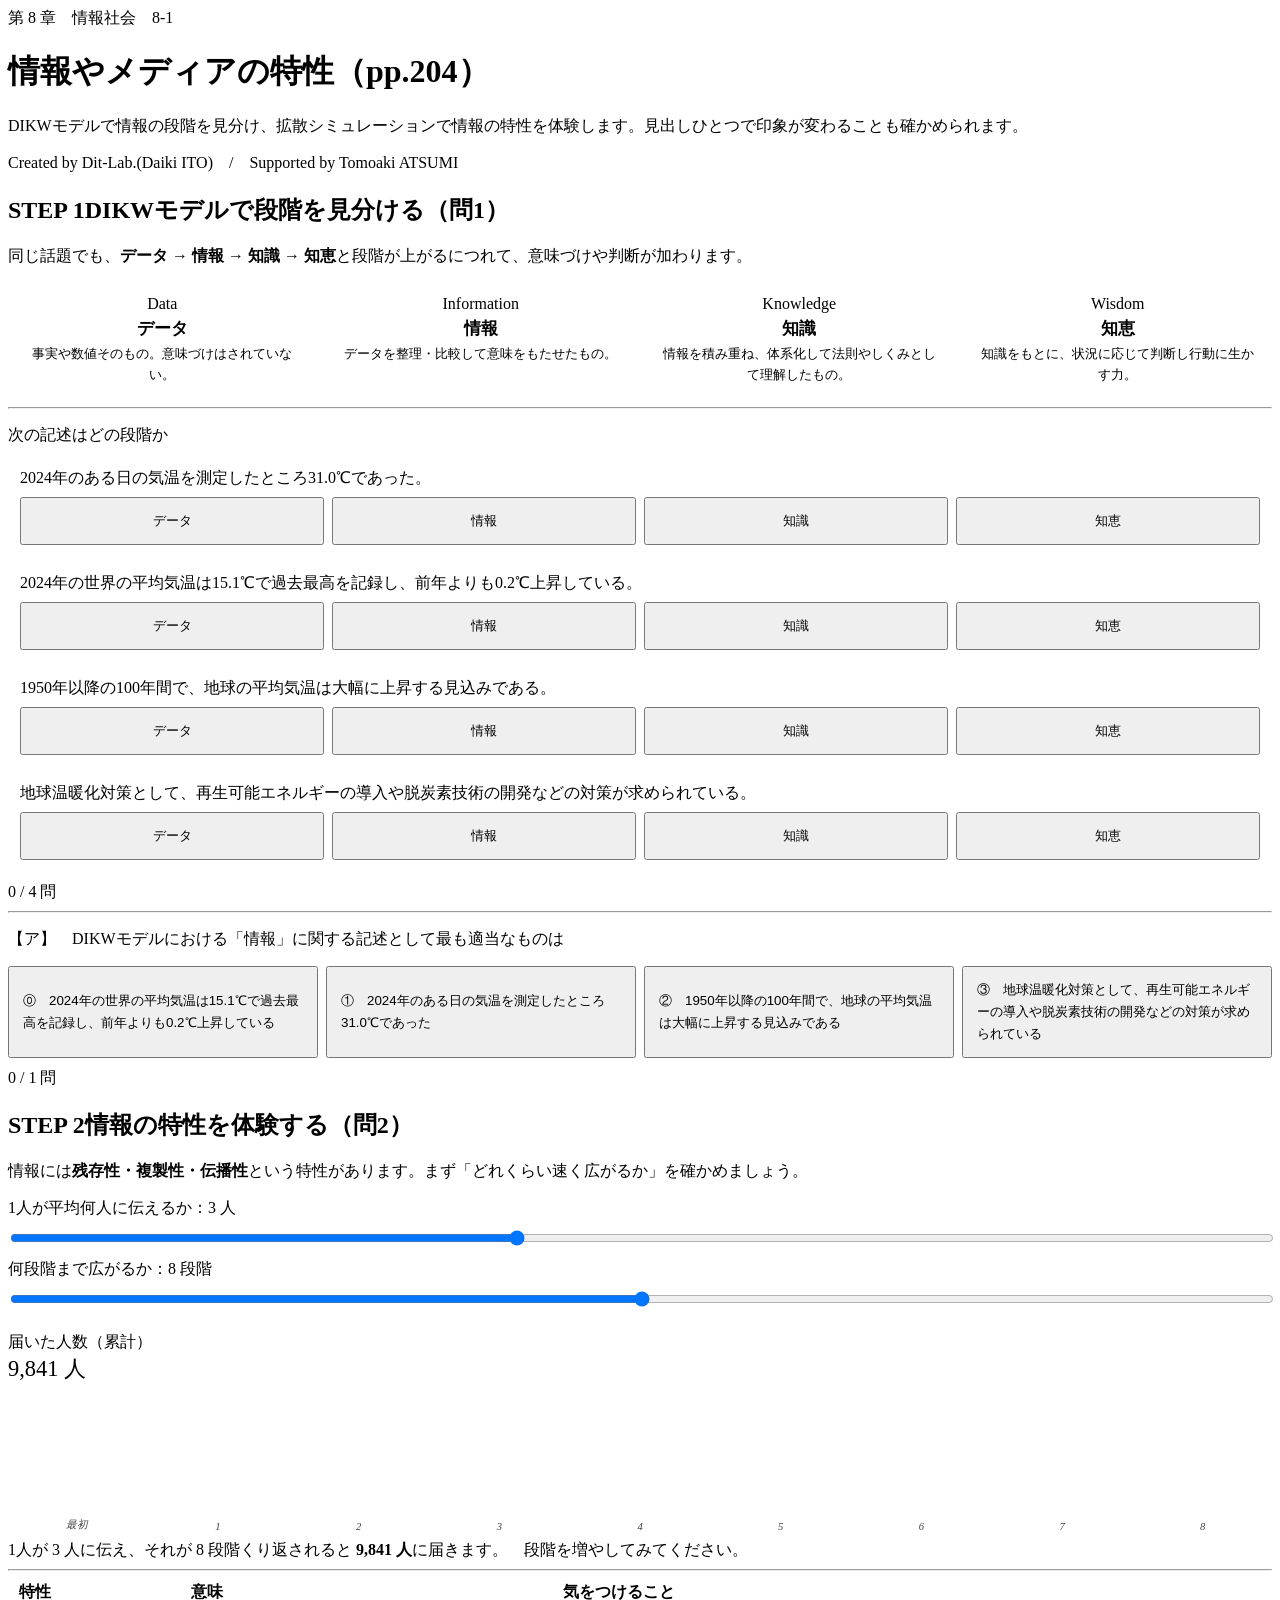
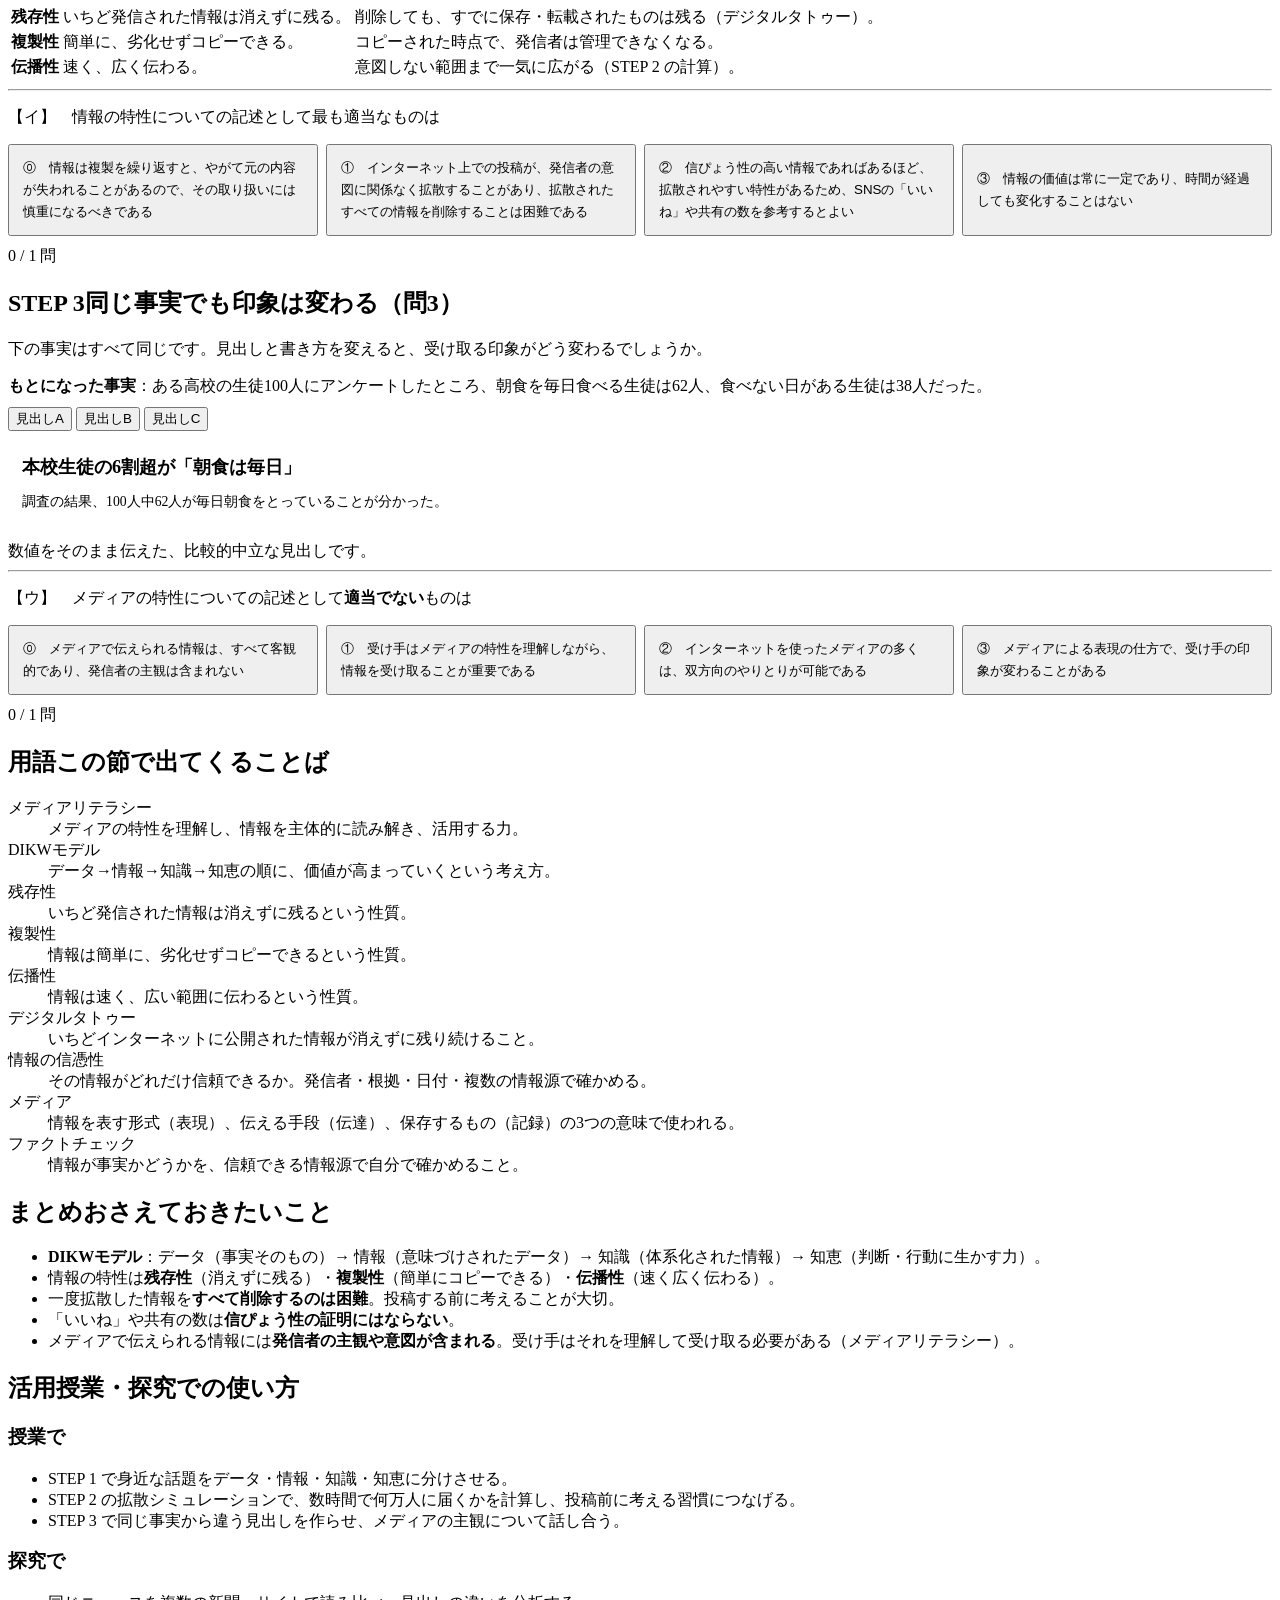
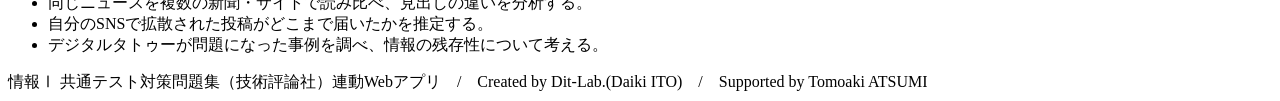
==== commit fd52654e: "fix: 解説文が折り返さず画面からはみ出す場合がある不具合を修正" ====
--- a/index.html
+++ b/index.html
@@ -6,7 +6,7 @@
 <title>情報やメディアの特性｜情報Ⅰ共通テスト対策問題集</title>
 <meta name="description" content="DIKWモデルで情報の段階を見分け、拡散シミュレーションで情報の特性を体験します。見出しひとつで印象が変わることも確かめられます。">
 <link rel="icon" href="data:image/svg+xml,%3Csvg xmlns=%22http://www.w3.org/2000/svg%22 viewBox=%220 0 32 32%22%3E%3Crect width=%2232%22 height=%2232%22 fill=%22%2315181c%22/%3E%3Ctext x=%2216%22 y=%2222%22 font-size=%2218%22 font-family=%22monospace%22 fill=%22%23fff%22 text-anchor=%22middle%22%3E01%3C/text%3E%3C/svg%3E">
-<link rel="stylesheet" href="css/style.css?v=ea93572e">
+<link rel="stylesheet" href="css/style.css?v=1b60c856">
 <link rel="stylesheet" href="css/app.css?v=4ce04cbc">
 </head>
 <body>
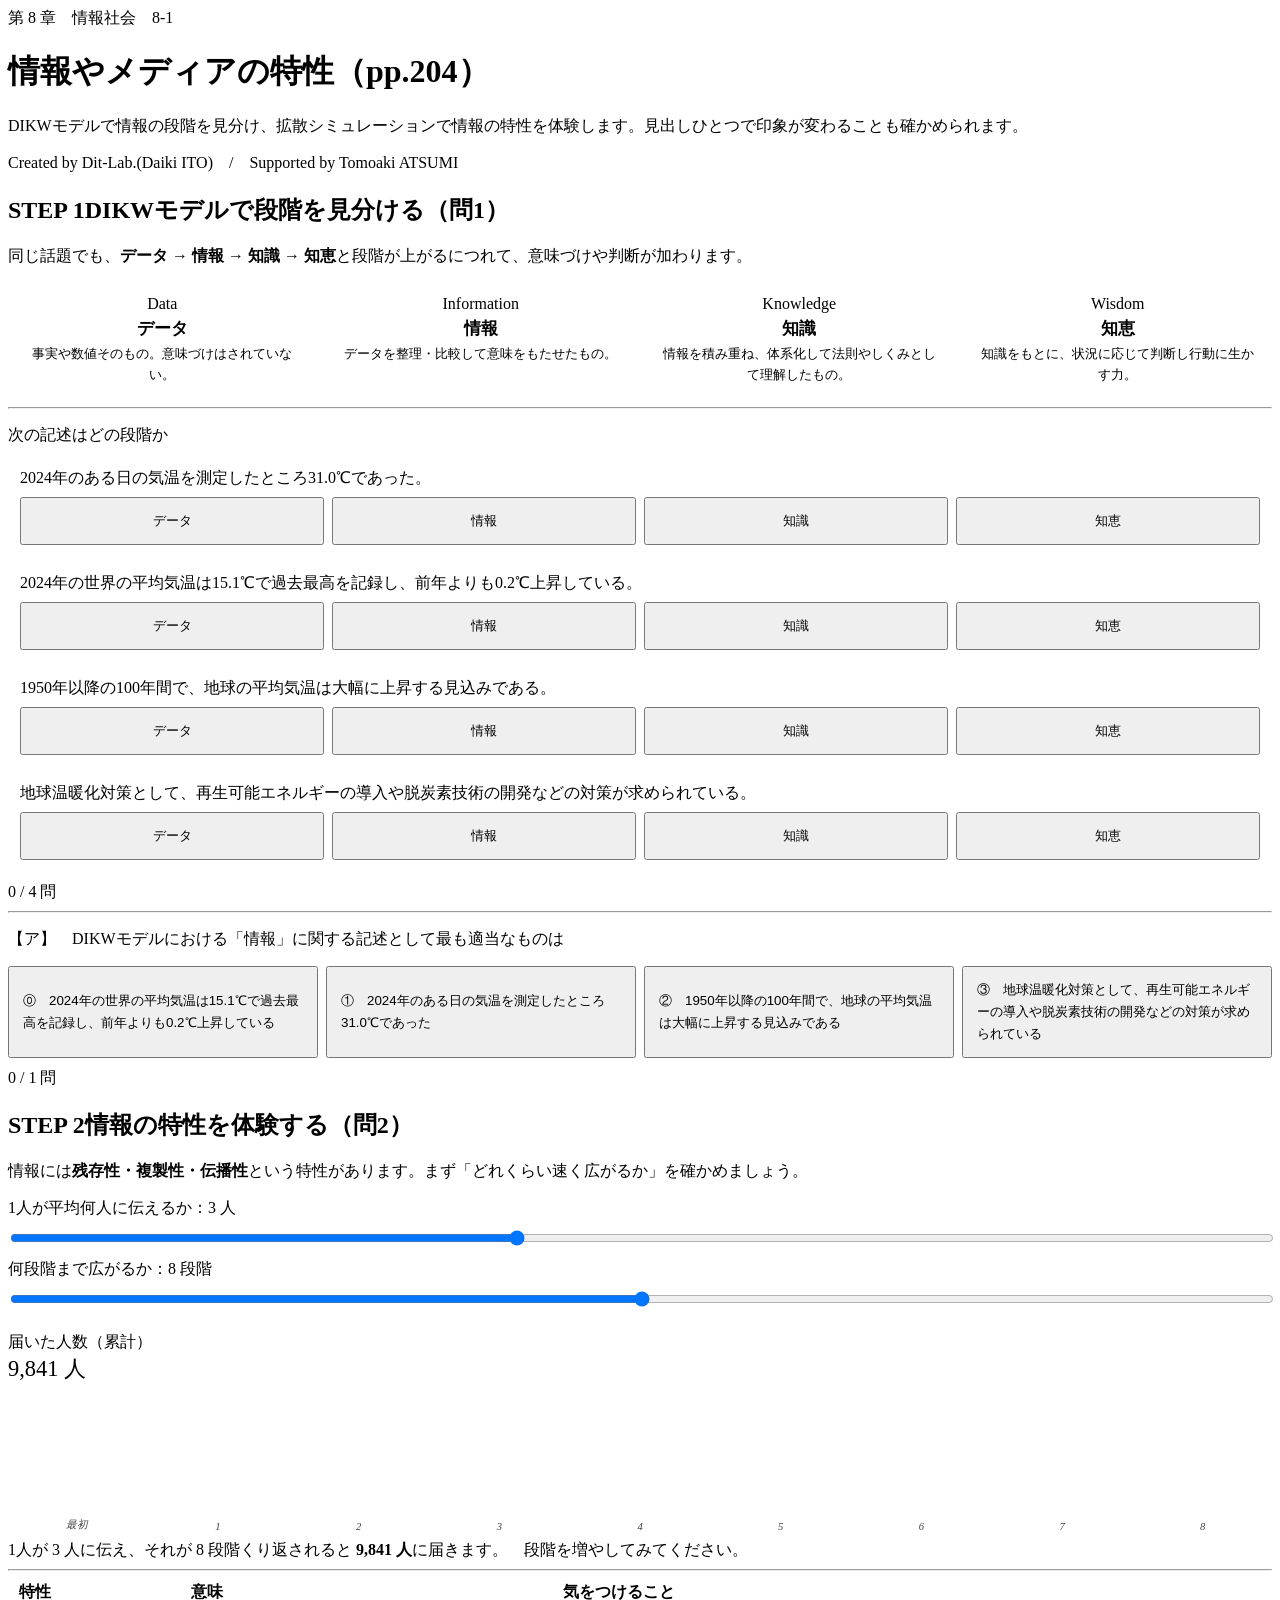
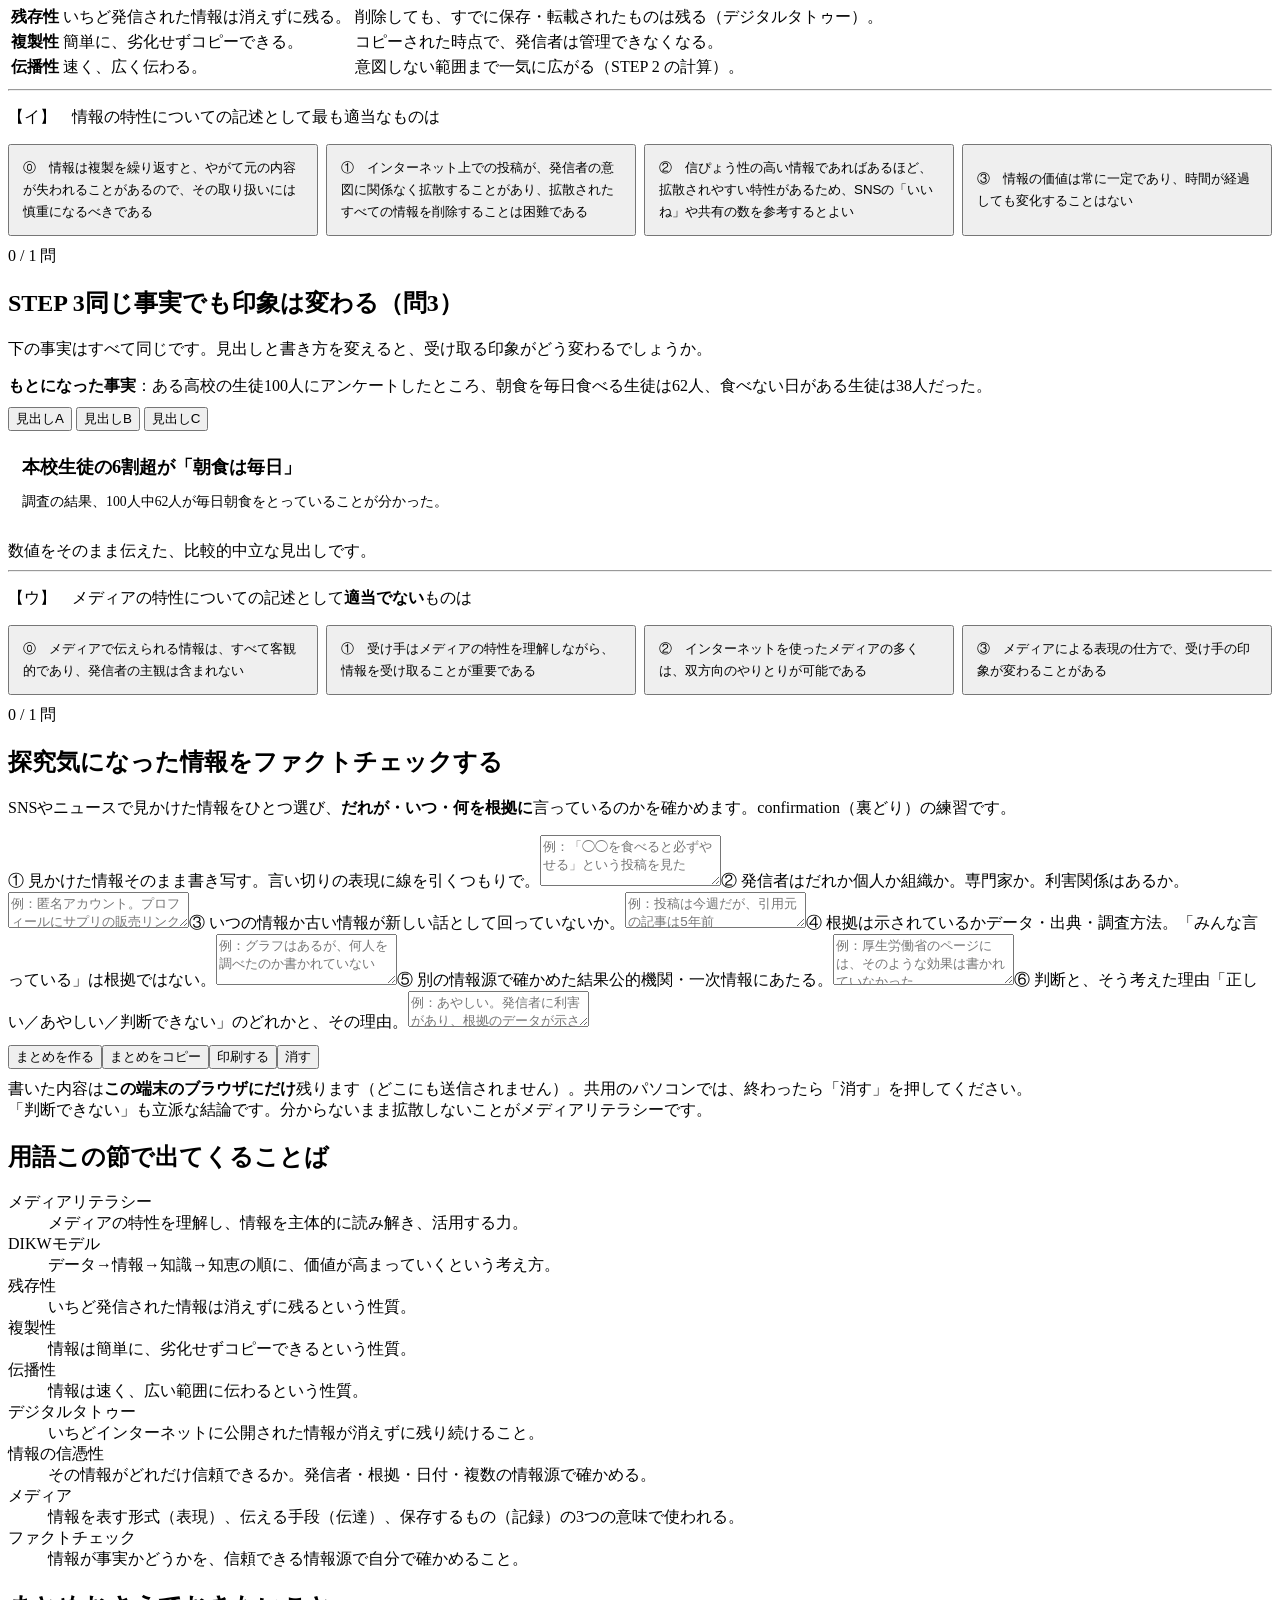
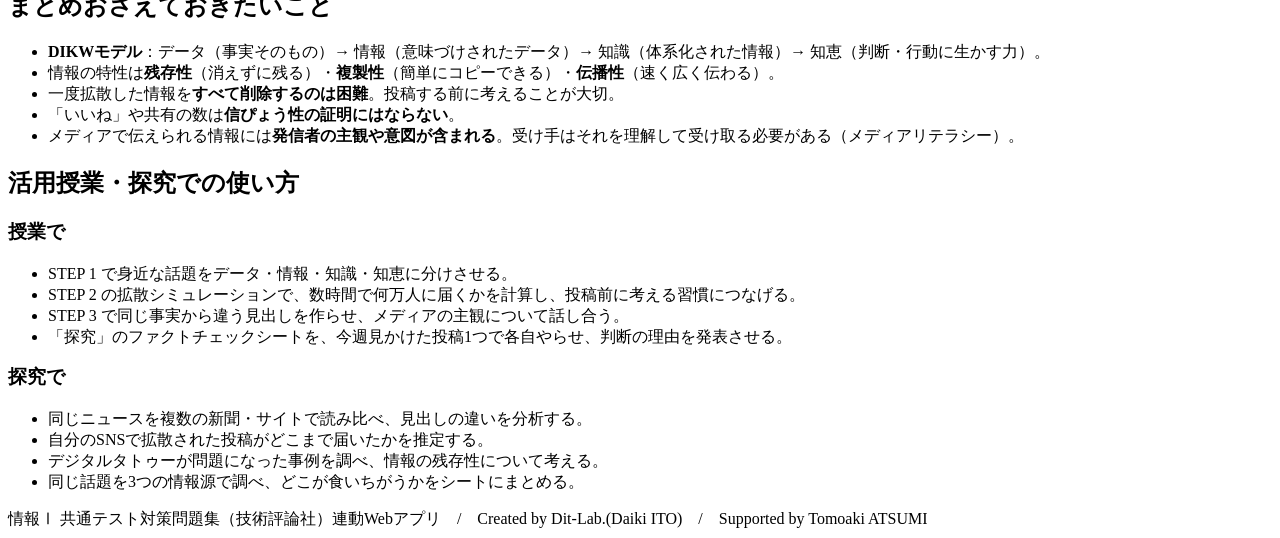
==== commit 56cc3427: "feat: 自分のテーマで書く探究ワークシートを追加（コピー・印刷でき、授業のワークシートとして使える）" ====
--- a/index.html
+++ b/index.html
@@ -6,7 +6,7 @@
 <title>情報やメディアの特性｜情報Ⅰ共通テスト対策問題集</title>
 <meta name="description" content="DIKWモデルで情報の段階を見分け、拡散シミュレーションで情報の特性を体験します。見出しひとつで印象が変わることも確かめられます。">
 <link rel="icon" href="data:image/svg+xml,%3Csvg xmlns=%22http://www.w3.org/2000/svg%22 viewBox=%220 0 32 32%22%3E%3Crect width=%2232%22 height=%2232%22 fill=%22%2315181c%22/%3E%3Ctext x=%2216%22 y=%2222%22 font-size=%2218%22 font-family=%22monospace%22 fill=%22%23fff%22 text-anchor=%22middle%22%3E01%3C/text%3E%3C/svg%3E">
-<link rel="stylesheet" href="css/style.css?v=1b60c856">
+<link rel="stylesheet" href="css/style.css?v=bdbb3cb0">
 <link rel="stylesheet" href="css/app.css?v=4ce04cbc">
 </head>
 <body>
@@ -83,6 +83,12 @@
     </div>
   </section>
 
+  <section class="step wsprint" id="wsSec">
+    <h2><span class="no">探究</span>気になった情報をファクトチェックする</h2>
+    <p class="desc">SNSやニュースで見かけた情報をひとつ選び、<strong>だれが・いつ・何を根拠に</strong>言っているのかを確かめます。confirmation（裏どり）の練習です。</p>
+    <div class="panel"><div id="wsBox"></div></div>
+  </section>
+
   <section class="step" id="glossary">
     <h2><span class="no">用語</span>この節で出てくることば</h2>
     <div class="panel"><div id="glossBox"></div></div>
@@ -109,12 +115,14 @@
         <li>STEP 1 で身近な話題をデータ・情報・知識・知恵に分けさせる。</li>
         <li>STEP 2 の拡散シミュレーションで、数時間で何万人に届くかを計算し、投稿前に考える習慣につなげる。</li>
         <li>STEP 3 で同じ事実から違う見出しを作らせ、メディアの主観について話し合う。</li>
+        <li>「探究」のファクトチェックシートを、今週見かけた投稿1つで各自やらせ、判断の理由を発表させる。</li>
       </ul>
       <h3 style="margin-top:12px">探究で</h3>
       <ul>
         <li>同じニュースを複数の新聞・サイトで読み比べ、見出しの違いを分析する。</li>
         <li>自分のSNSで拡散された投稿がどこまで届いたかを推定する。</li>
         <li>デジタルタトゥーが問題になった事例を調べ、情報の残存性について考える。</li>
+        <li>同じ話題を3つの情報源で調べ、どこが食いちがうかをシートにまとめる。</li>
       </ul>
     </div>
   </section>
@@ -127,6 +135,7 @@
 
 <script src="js/terms.js?v=9cd8fe3a"></script>
 <script src="js/quiz.js?v=13402362"></script>
-<script src="js/app.js?v=a1688559"></script>
+<script src="js/worksheet.js?v=b6f4e4b3"></script>
+<script src="js/app.js?v=f4bf78d2"></script>
 </body>
 </html>
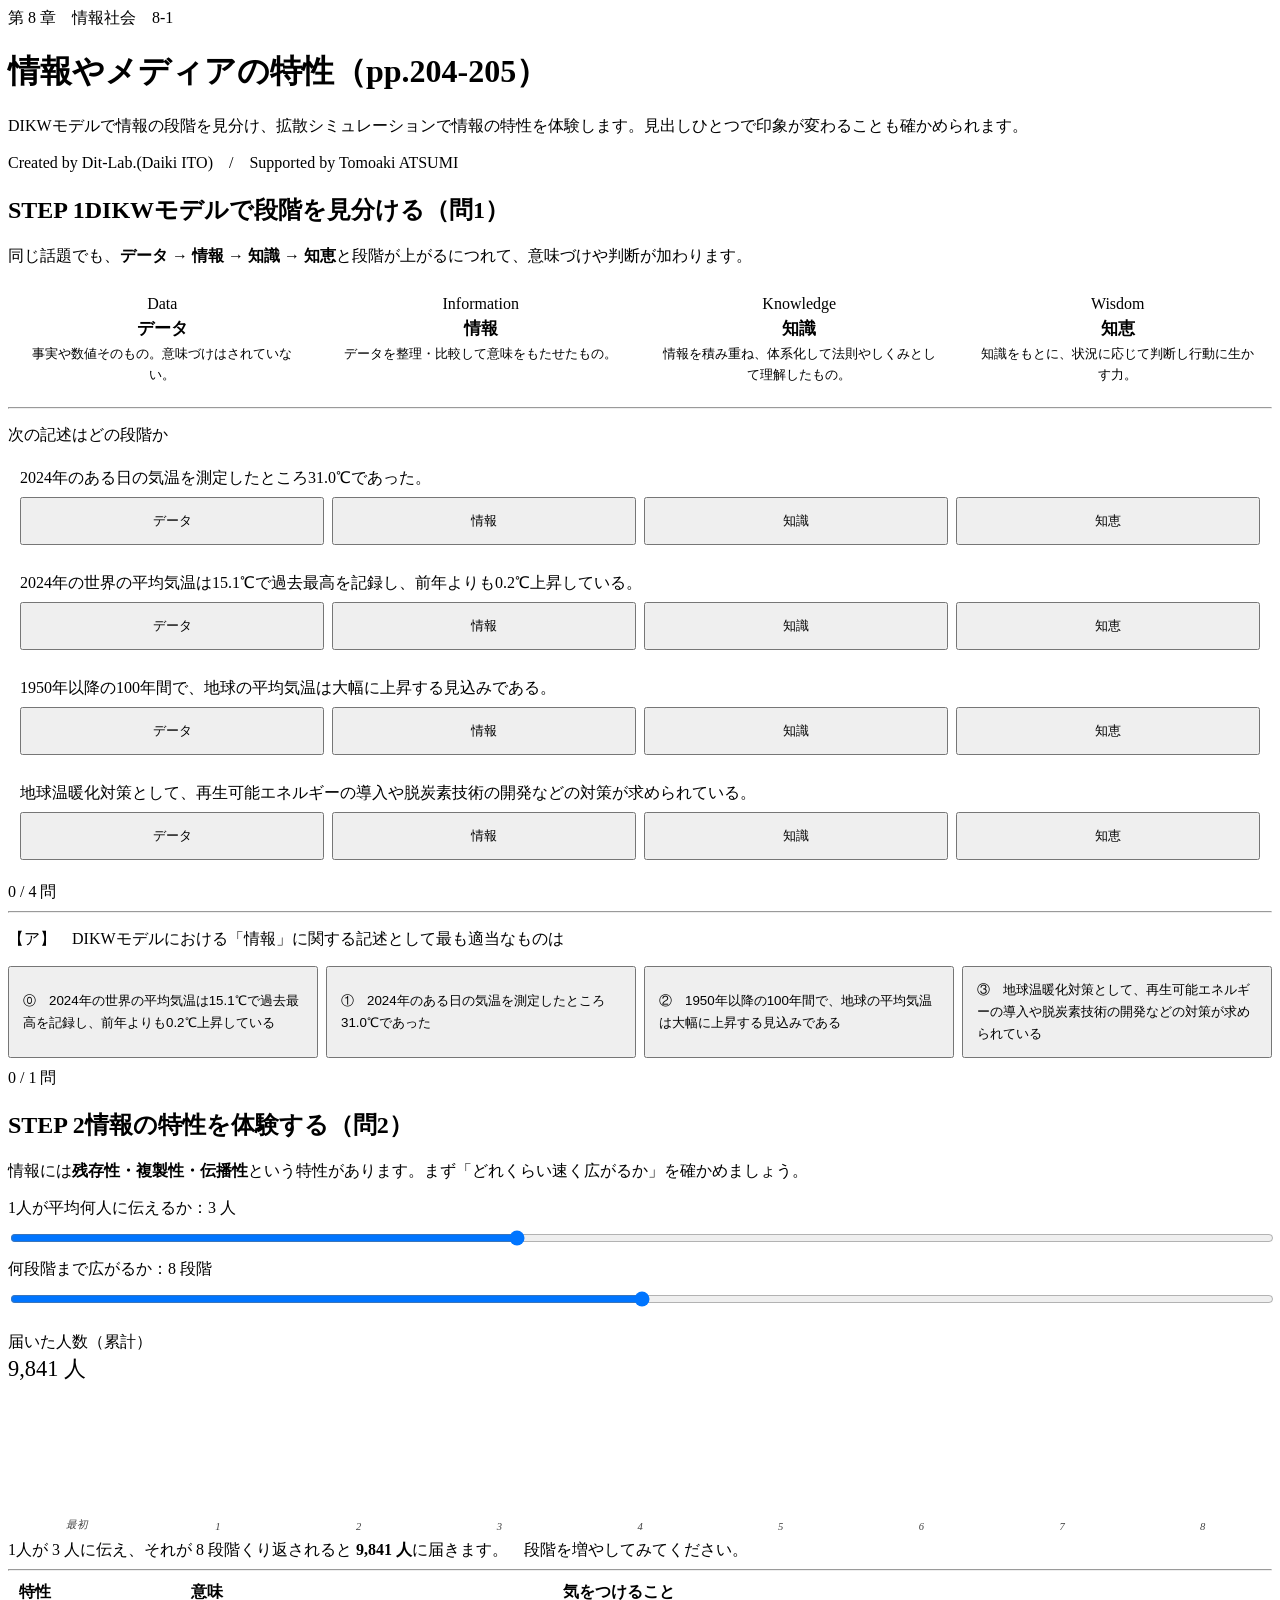
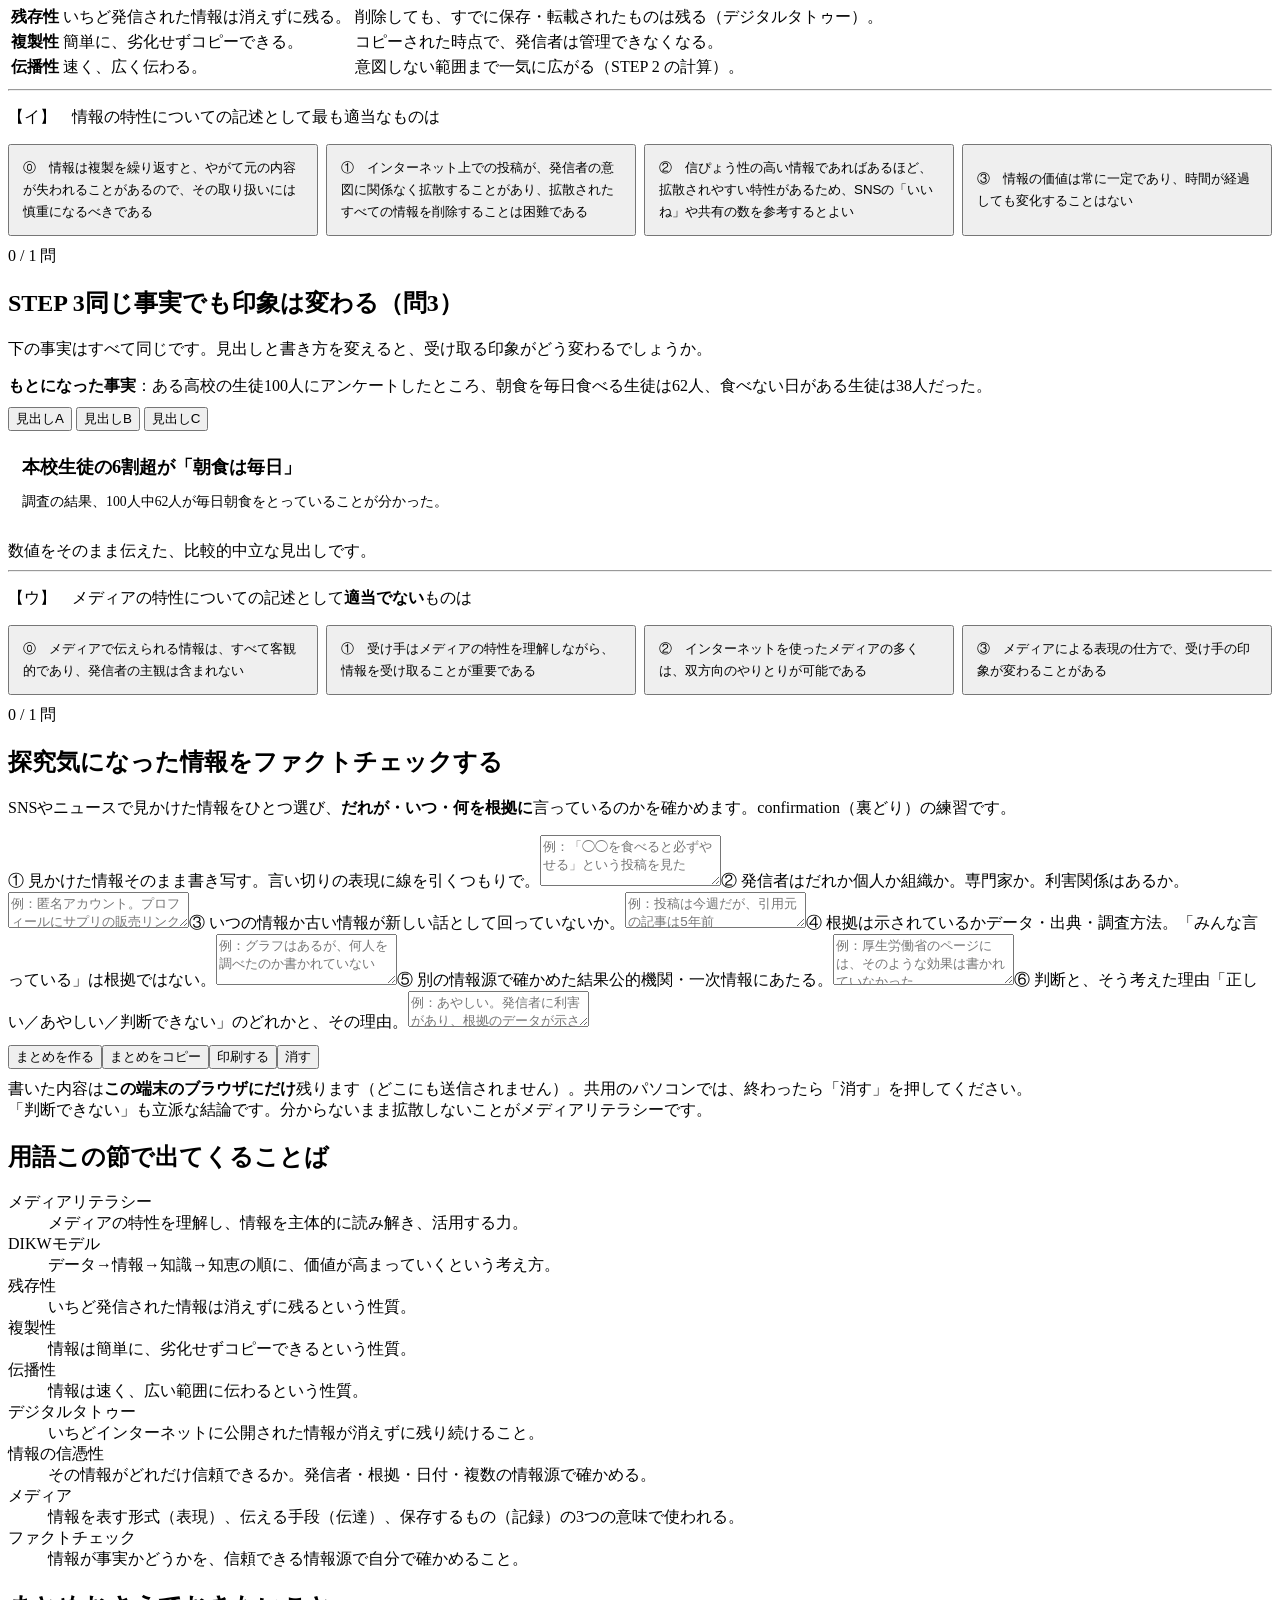
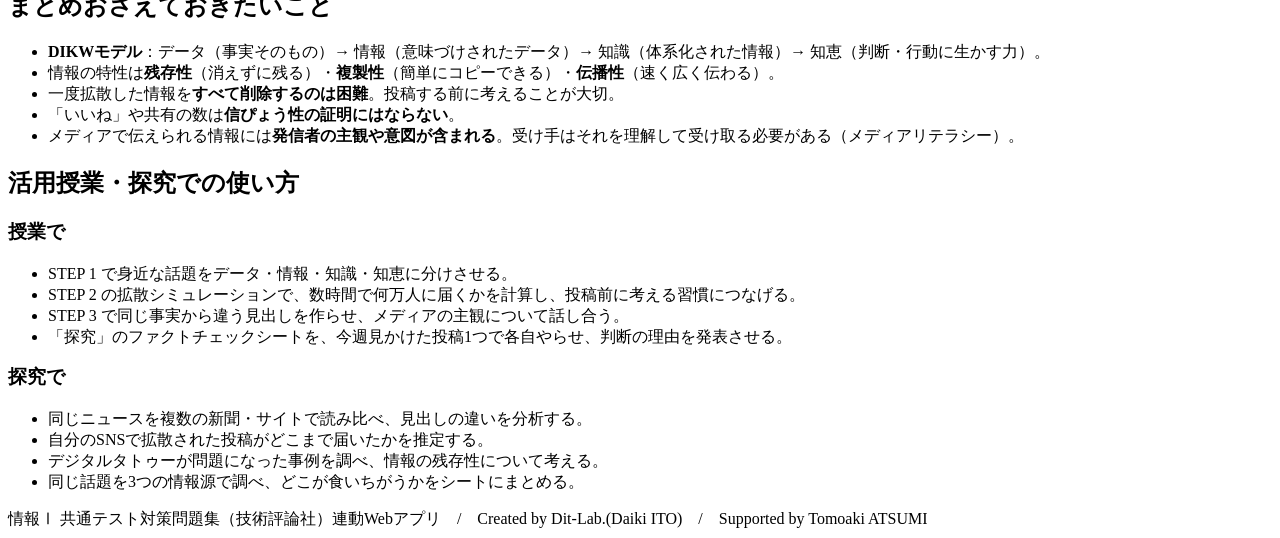
==== commit d13627da: "fix: タイトルのページ数表記を台割・最終原稿に合わせて修正" ====
--- a/index.html
+++ b/index.html
@@ -14,7 +14,7 @@
 <header class="app-header">
   <div class="inner">
     <span class="eyebrow">第 8 章　情報社会　8-1</span>
-    <h1>情報やメディアの特性（pp.204）</h1>
+    <h1>情報やメディアの特性（pp.204-205）</h1>
     <p class="lead">DIKWモデルで情報の段階を見分け、拡散シミュレーションで情報の特性を体験します。見出しひとつで印象が変わることも確かめられます。</p>
     <p class="credit">Created by Dit-Lab.(Daiki ITO)　/　Supported by Tomoaki ATSUMI</p>
   </div>
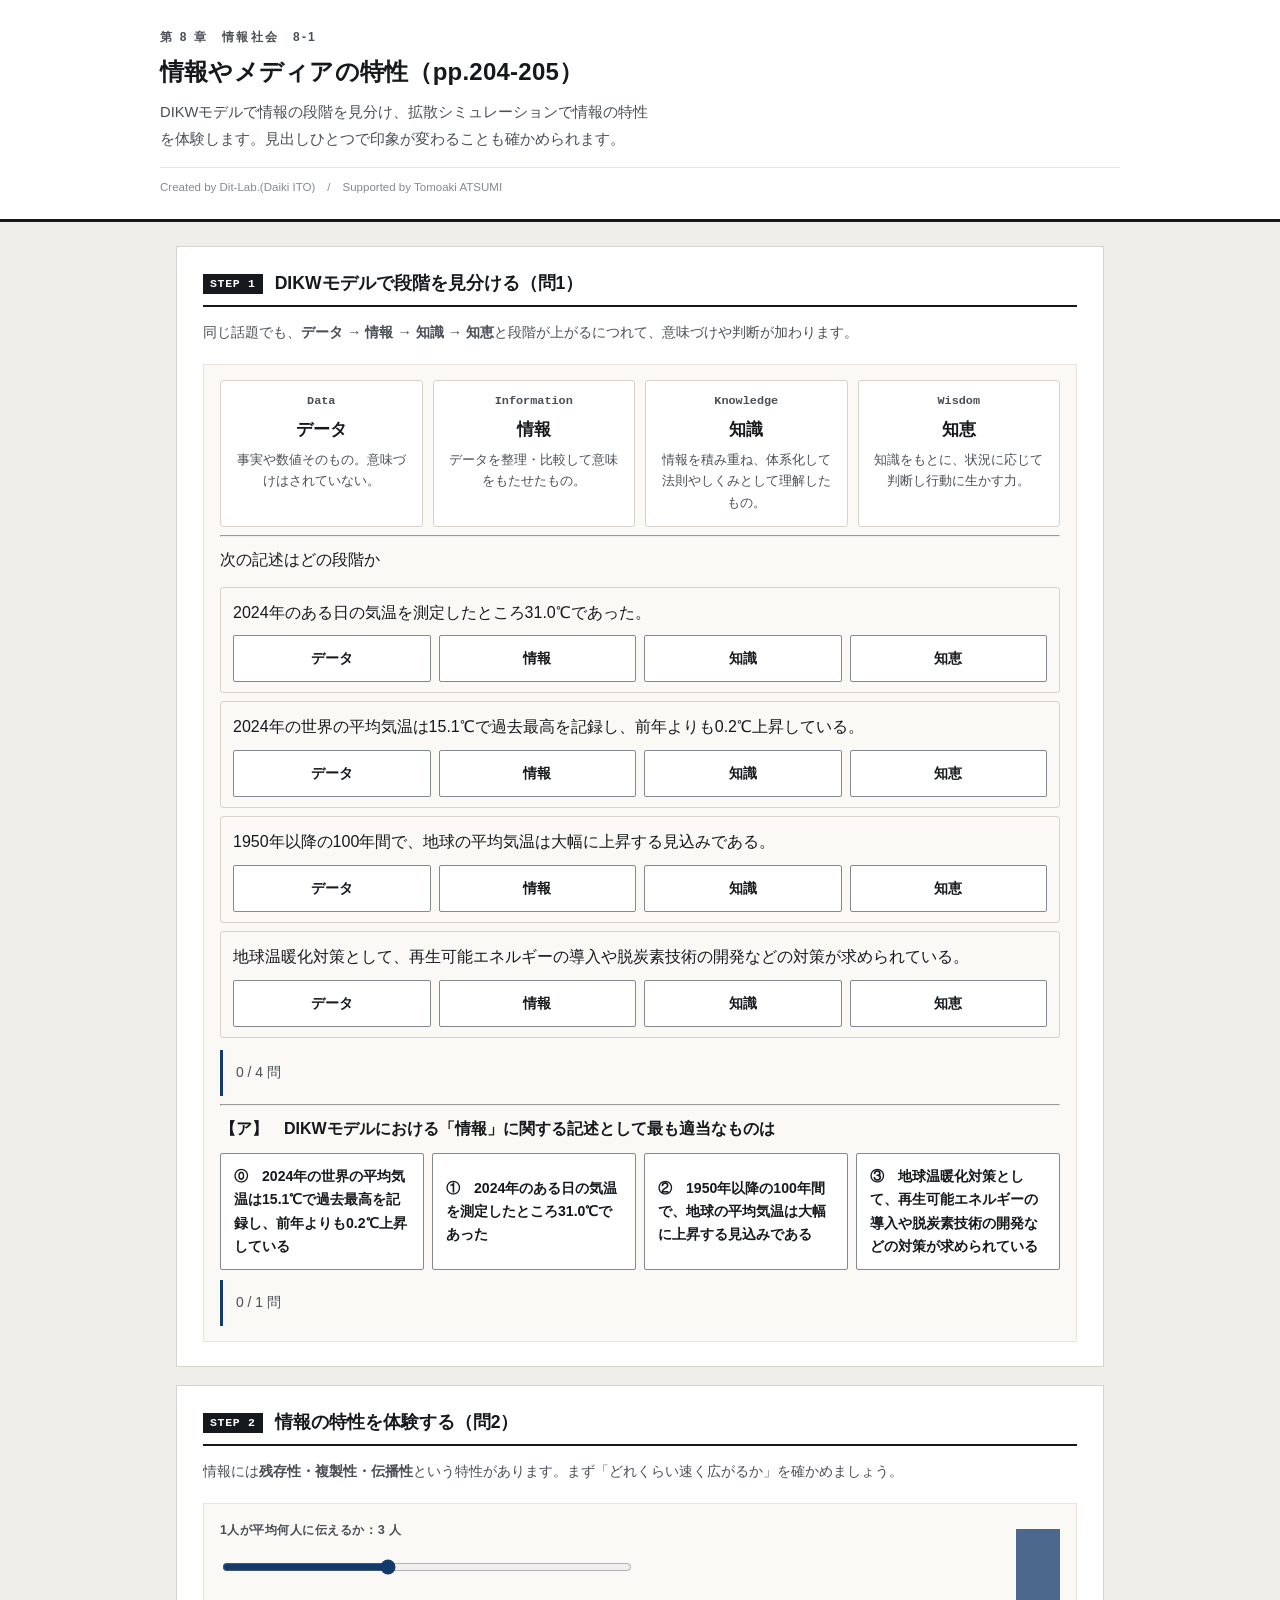
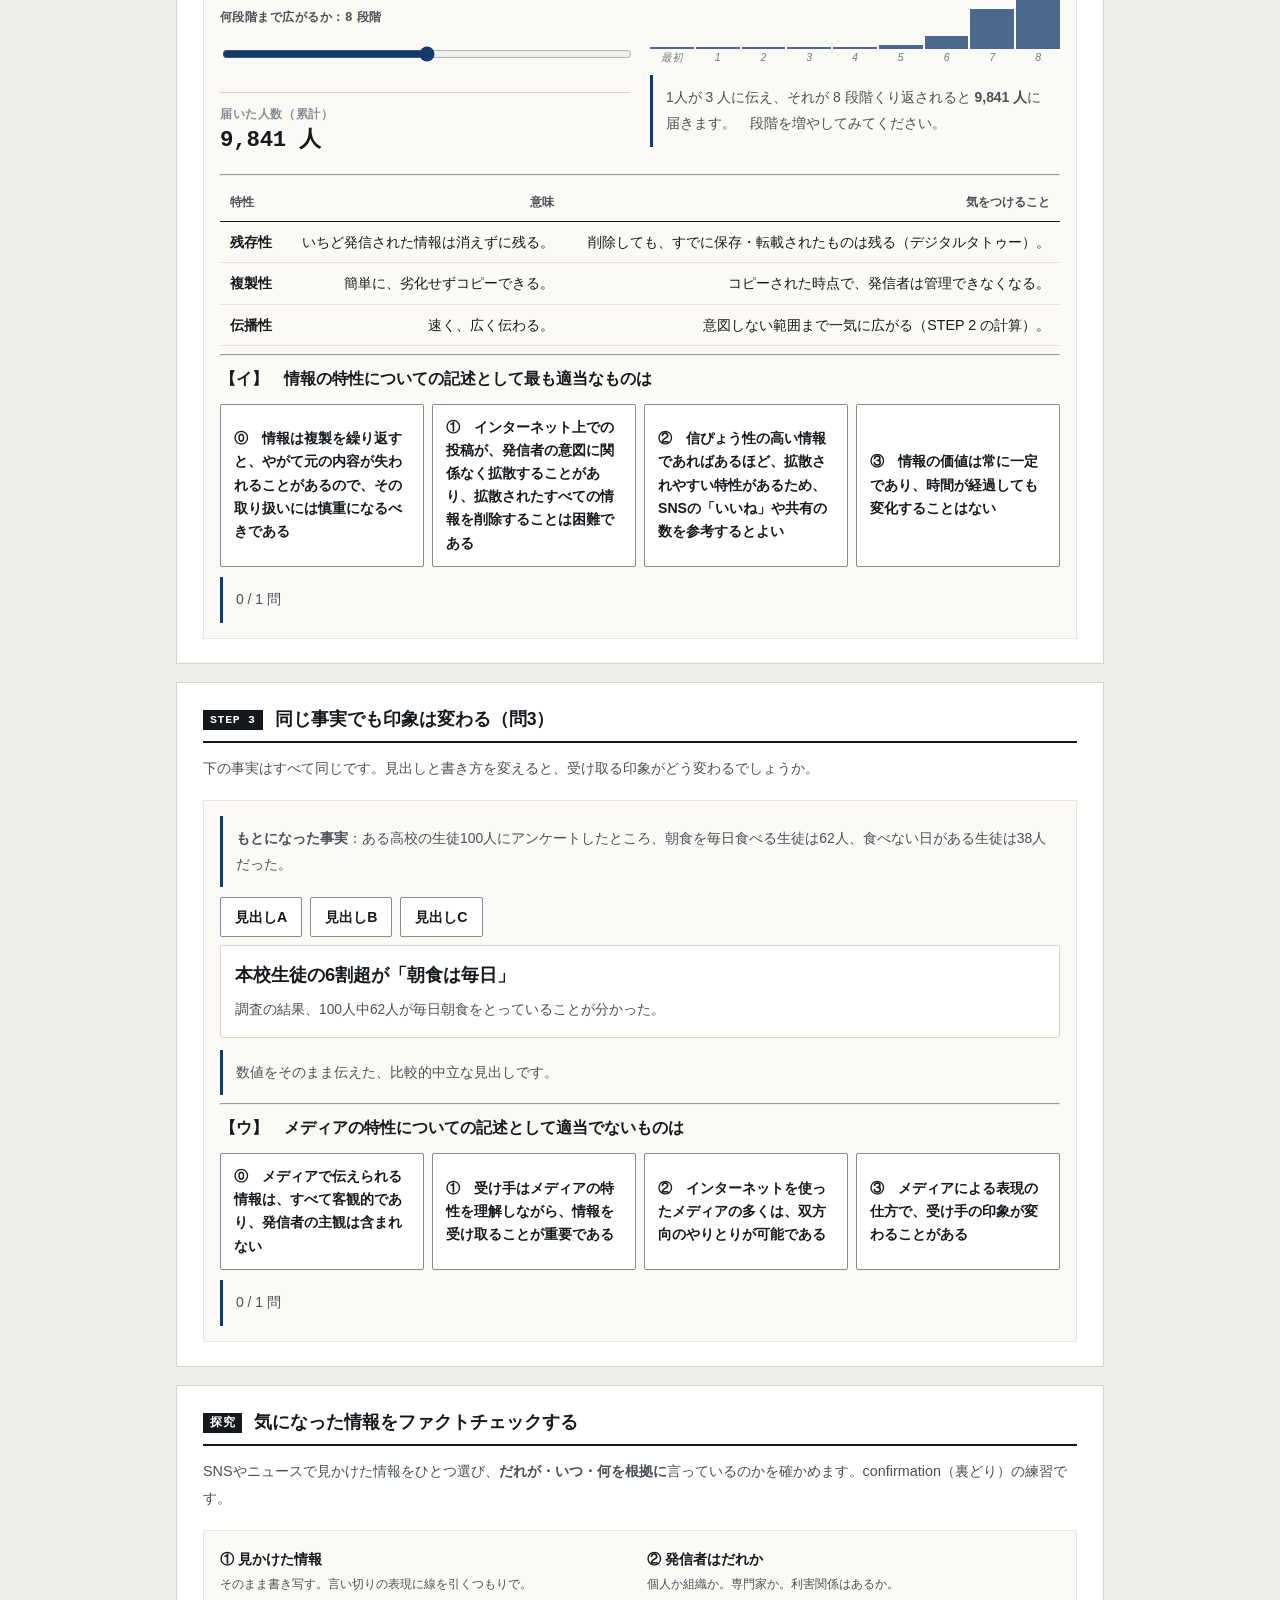
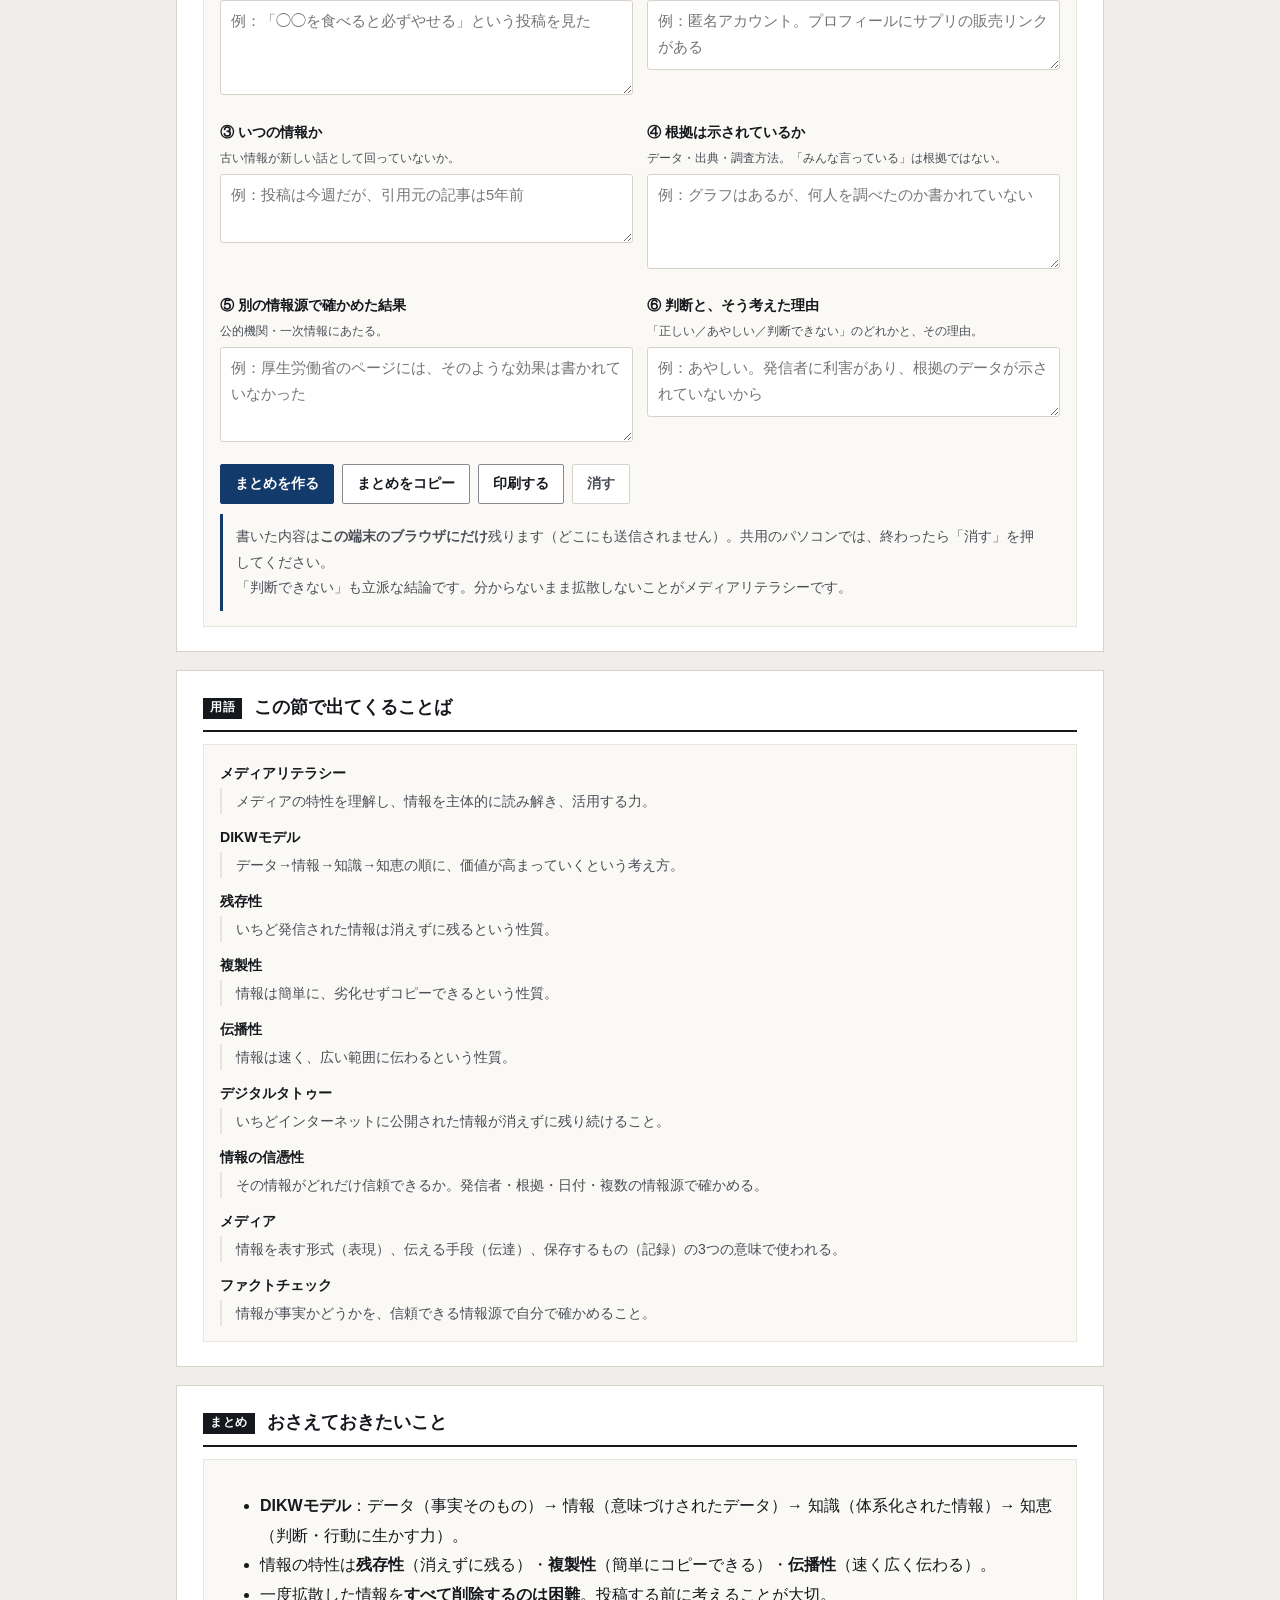
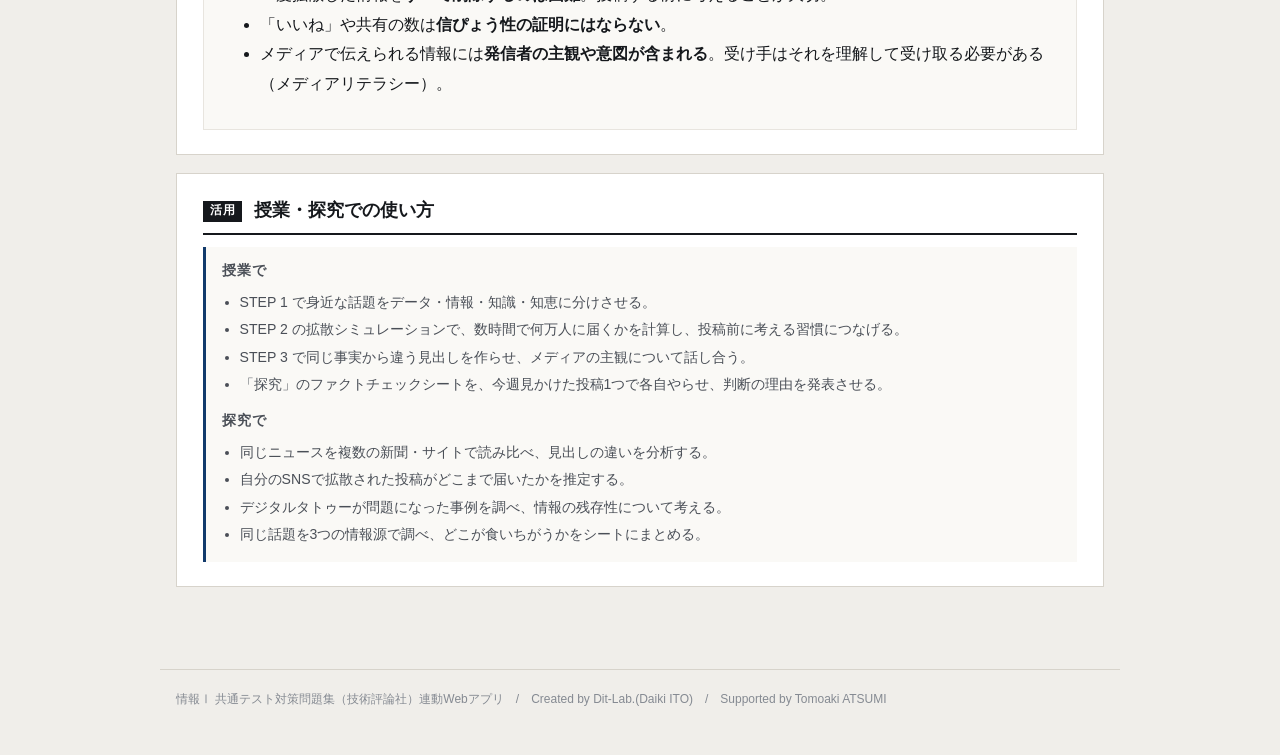
==== commit d3b5cbe5: "fix: 未定義のCSS変数（--line/--muted/--sans）で枠線と文字色が消えていた問題を修正" ====
--- a/index.html
+++ b/index.html
@@ -6,7 +6,7 @@
 <title>情報やメディアの特性｜情報Ⅰ共通テスト対策問題集</title>
 <meta name="description" content="DIKWモデルで情報の段階を見分け、拡散シミュレーションで情報の特性を体験します。見出しひとつで印象が変わることも確かめられます。">
 <link rel="icon" href="data:image/svg+xml,%3Csvg xmlns=%22http://www.w3.org/2000/svg%22 viewBox=%220 0 32 32%22%3E%3Crect width=%2232%22 height=%2232%22 fill=%22%2315181c%22/%3E%3Ctext x=%2216%22 y=%2222%22 font-size=%2218%22 font-family=%22monospace%22 fill=%22%23fff%22 text-anchor=%22middle%22%3E01%3C/text%3E%3C/svg%3E">
-<link rel="stylesheet" href="css/style.css?v=bdbb3cb0">
+<link rel="stylesheet" href="css/style.css?v=88681cd4">
 <link rel="stylesheet" href="css/app.css?v=4ce04cbc">
 </head>
 <body>
--- a/css/style.css
+++ b/css/style.css
@@ -0,0 +1,304 @@
+/* =========================================================
+   情報Ⅰ 共通テスト対策問題集 — Web アプリ共通スタイル
+   紙面（参考書）に寄せた設計。装飾色は使わず、色は意味を持つときだけ。
+   ========================================================= */
+
+:root{
+  --paper:#ffffff;
+  --paper-2:#faf9f6;      /* うすい紙 */
+  --bg:#f0eeea;           /* 台紙 */
+  --ink:#15181c;
+  --ink-2:#4a4f57;
+  --ink-3:#858a92;
+  --rule:#d7d3cb;
+  /* 旧名のまま書かれているアプリ用の別名（未定義だと枠線や文字色が消えるため） */
+  --line: var(--rule);
+  --muted: var(--ink-2);
+  --sans: var(--font);         /* 罫線 */
+  --rule-2:#e8e5df;
+  --accent:#123a6b;       /* 濃紺。主要操作と現在地だけに使う */
+  --accent-w:#e9eef6;
+  --zero:#c0392b;         /* 左＝0 */
+  --one:#1d4ed8;          /* 右＝1 */
+  --ok:#1f7a3d;   --ok-bg:#eef6f0;
+  --ng:#b3261e;   --ng-bg:#fbefee;
+  --warn:#8a5a00; --warn-bg:#fbf5e8;
+  --font:"Hiragino Kaku Gothic ProN","Hiragino Sans","Yu Gothic Medium","Yu Gothic",
+         "Noto Sans JP",Meiryo,-apple-system,BlinkMacSystemFont,sans-serif;
+  --mono:"SFMono-Regular",Menlo,Consolas,"Courier New",monospace;
+}
+
+*{box-sizing:border-box}
+[hidden]{display:none !important}
+html{-webkit-text-size-adjust:100%}
+body{
+  margin:0; background:var(--bg); color:var(--ink);
+  font-family:var(--font); font-size:16px; line-height:1.85;
+  font-feature-settings:"palt" 1;
+}
+h1,h2,h3,h4{line-height:1.45; margin:0; font-weight:700}
+p{margin:0 0 .75em} p:last-child{margin-bottom:0}
+a{color:var(--accent)}
+
+/* ---------- 標題 ---------- */
+.app-header{background:var(--paper); border-bottom:3px solid var(--ink); padding:26px 20px 20px}
+.app-header .inner{max-width:960px; margin:0 auto}
+.app-header .eyebrow{
+  font-size:.75rem; font-weight:700; color:var(--ink-2); letter-spacing:.18em;
+  display:block; margin-bottom:7px;
+}
+.app-header h1{font-size:1.5rem; letter-spacing:.01em}
+.app-header .lead{font-size:.92rem; color:var(--ink-2); margin-top:9px; max-width:60ch}
+.app-header .credit{
+  font-size:.72rem; color:var(--ink-3); margin-top:14px;
+  padding-top:9px; border-top:1px solid var(--rule-2);
+}
+
+/* ---------- 版面 ---------- */
+.wrap{max-width:960px; margin:0 auto; padding:24px 16px 64px}
+.step{background:var(--paper); border:1px solid var(--rule); padding:24px 26px; margin-bottom:18px}
+.step > h2{
+  display:flex; align-items:baseline; gap:12px; font-size:1.1rem;
+  padding-bottom:9px; border-bottom:2px solid var(--ink); margin-bottom:12px;
+}
+.step > h2 .no{
+  flex:none; font-family:var(--mono); font-size:.72rem; font-weight:700;
+  background:var(--ink); color:var(--paper); padding:2px 7px; letter-spacing:.06em;
+  position:relative; top:-2px;
+}
+.step > .desc{color:var(--ink-2); font-size:.9rem; margin-bottom:18px}
+.step[hidden]{display:none}
+
+.grid{display:grid; gap:20px}
+.grid > *{min-width:0}          /* 子の中身で列が広がるのを防ぐ */
+@media(min-width:800px){ .grid.c2{grid-template-columns:1fr 1fr} }
+@media(min-width:800px){ .grid.c21{grid-template-columns:1.45fr 1fr} }
+
+.panel{border:1px solid var(--rule-2); background:var(--paper-2); padding:15px 16px; min-width:0}
+.panel > h3{
+  font-size:.8rem; font-weight:700; color:var(--ink-2); letter-spacing:.08em;
+  margin-bottom:12px; padding-bottom:6px; border-bottom:1px solid var(--rule);
+}
+
+/* ---------- 部品 ---------- */
+.btn{
+  appearance:none; border:1px solid var(--ink-3); background:var(--paper); color:var(--ink);
+  font-family:inherit; font-size:.88rem; font-weight:700; padding:8px 14px;
+  border-radius:2px; cursor:pointer; min-height:40px; line-height:1.4;
+  transition:background .12s, border-color .12s, color .12s;
+}
+.btn:hover:not(:disabled){background:var(--accent-w); border-color:var(--accent); color:var(--accent)}
+.btn:disabled{opacity:.35; cursor:not-allowed}
+.btn.primary{background:var(--accent); color:var(--paper); border-color:var(--accent)}
+.btn.primary:hover:not(:disabled){background:#0d2c53; color:var(--paper)}
+.btn.ghost{border-color:var(--rule); color:var(--ink-2)}
+.btn.sm{font-size:.8rem; padding:5px 10px; min-height:34px}
+.btn-row{display:flex; flex-wrap:wrap; gap:8px; align-items:center}
+
+/* タブ（見出し下線式） */
+.seg{display:flex; gap:0; border-bottom:1px solid var(--rule)}
+.seg button{
+  appearance:none; border:0; background:transparent; font-family:inherit; font-size:.88rem;
+  font-weight:700; color:var(--ink-3); padding:9px 4px; margin-right:26px; cursor:pointer;
+  border-bottom:3px solid transparent; margin-bottom:-1px; min-height:40px;
+}
+.seg button:hover{color:var(--ink-2)}
+.seg button[aria-pressed="true"]{color:var(--ink); border-bottom-color:var(--accent)}
+
+label.fld{display:block; font-size:.78rem; font-weight:700; color:var(--ink-2); margin-bottom:5px; letter-spacing:.04em}
+input[type=text], textarea, input[type=number]{
+  width:100%; font-family:inherit; font-size:1rem; color:var(--ink);
+  border:1px solid var(--ink-3); border-radius:2px; padding:9px 11px;
+  background:var(--paper); min-height:42px;
+}
+input:focus, textarea:focus{outline:2px solid var(--accent); outline-offset:-1px; border-color:var(--accent)}
+.btn:focus-visible, .seg button:focus-visible, .node-card:focus-visible{outline:2px solid var(--accent); outline-offset:2px}
+textarea{resize:vertical; line-height:1.7}
+.mono{font-family:var(--mono)}
+
+table.tbl{width:100%; border-collapse:collapse; font-size:.89rem}
+table.tbl th, table.tbl td{border-bottom:1px solid var(--rule-2); padding:7px 10px; text-align:right}
+table.tbl th:first-child, table.tbl td:first-child{text-align:left}
+table.tbl thead th{border-bottom:1.5px solid var(--ink); font-size:.76rem; color:var(--ink-2); font-weight:700; white-space:nowrap}
+.tbl-scroll{overflow-x:auto; -webkit-overflow-scrolling:touch; max-width:100%}
+
+.note{padding:10px 13px; font-size:.87rem; border-left:3px solid var(--ink-3); background:var(--paper-2); overflow-wrap:break-word; word-break:break-word}
+.note.ok{background:var(--ok-bg); border-left-color:var(--ok); color:#123f22}
+.note.ng{background:var(--ng-bg); border-left-color:var(--ng); color:#6d1a15}
+.note.info{background:var(--paper-2); border-left-color:var(--accent); color:var(--ink-2)}
+.note.warn{background:var(--warn-bg); border-left-color:var(--warn); color:#5c3d00}
+.note[hidden]{display:none}
+
+.badge{
+  display:inline-block; font-size:.72rem; font-weight:700; padding:1px 7px;
+  border:1px solid var(--rule); color:var(--ink-2); background:var(--paper); letter-spacing:.04em;
+}
+
+/* 数値は罫線で仕切るだけ。カードにしない */
+.metrics{display:flex; flex-wrap:wrap; gap:0; border-top:1px solid var(--rule)}
+.metric{flex:1 1 130px; padding:11px 14px 11px 0; border-right:1px solid var(--rule-2)}
+.metric:last-child{border-right:0}
+.metric .k{font-size:.74rem; color:var(--ink-3); font-weight:700; letter-spacing:.05em}
+.metric .v{font-size:1.6rem; font-weight:700; line-height:1.3; font-family:var(--mono); letter-spacing:-.01em}
+.metric .s{font-size:.76rem; color:var(--ink-2)}
+
+.bit0{color:var(--zero); font-weight:700}
+.bit1{color:var(--one); font-weight:700}
+
+.app-footer{
+  max-width:960px; margin:0 auto; padding:18px 16px 44px; color:var(--ink-3);
+  font-size:.75rem; border-top:1px solid var(--rule);
+}
+.sr-only{position:absolute;width:1px;height:1px;overflow:hidden;clip:rect(0 0 0 0);white-space:nowrap}
+
+@media(max-width:640px){
+  body{font-size:15px}
+  .app-header{padding:20px 16px 16px}
+  .app-header h1{font-size:1.16rem}
+  .wrap{padding:16px 12px 52px}
+  .step{padding:18px 15px}
+  .seg button{margin-right:18px; font-size:.84rem}
+  .metric{flex-basis:50%; border-right:0}
+}
+@media (prefers-reduced-motion:reduce){ *{animation:none!important; transition:none!important} }
+
+/* ---------- 自分のデータ・共有・印刷 ---------- */
+.toolbar{display:flex; flex-wrap:wrap; gap:8px; align-items:center; margin-top:12px;
+  padding-top:12px; border-top:1px solid var(--rule-2)}
+.toolbar .hint{font-size:.78rem; color:var(--ink-3)}
+.paste-area{width:100%; min-height:110px; font-family:var(--mono); font-size:.86rem}
+.use-note{background:var(--paper-2); border-left:3px solid var(--accent); padding:14px 16px; font-size:.88rem}
+.use-note h3{font-size:.86rem; letter-spacing:.06em; margin-bottom:8px; color:var(--ink-2)}
+.use-note ol, .use-note ul{margin:0; padding-left:1.25em; line-height:1.95; color:var(--ink-2)}
+
+@media print{
+  body{background:#fff}
+  .app-header{border-bottom:2px solid #000}
+  .step{border:1px solid #bbb; break-inside:avoid; page-break-inside:avoid; margin-bottom:12px}
+  .btn, .seg, .toolbar, input[type=range]{display:none !important}
+  .note{border-left-width:2px}
+  a[href]:after{content:""}
+}
+
+/* ---------- 入力グリッド ---------- */
+.dg-scroll{overflow:auto; -webkit-overflow-scrolling:touch; border:1px solid var(--rule); background:var(--paper); max-height:420px}
+table.dg{border-collapse:collapse; font-family:var(--mono); font-size:.9rem; min-width:100%}
+table.dg th, table.dg td{border:1px solid var(--rule-2); padding:0}
+table.dg thead th{background:var(--paper-2); position:sticky; top:0; z-index:2}
+table.dg .dg-n{background:var(--paper-2); color:var(--ink-3); font-size:.76rem; font-weight:400;
+  text-align:center; min-width:34px; padding:0 4px; position:sticky; left:0; z-index:1}
+table.dg .dg-corner{background:var(--paper-2); min-width:34px; position:sticky; left:0; z-index:3}
+table.dg .dg-act{background:var(--paper-2); width:34px}
+.dg-h, .dg-c{width:100%; min-width:96px; border:0; background:transparent; font-family:inherit;
+  font-size:.9rem; padding:8px 9px; color:var(--ink); min-height:38px}
+.dg-h{font-weight:700; font-family:var(--font); font-size:.82rem; color:var(--ink-2)}
+.dg-c.num{text-align:right}
+.dg-c:focus, .dg-h:focus{outline:2px solid var(--accent); outline-offset:-2px; background:var(--accent-w)}
+.dg-del{border:0; background:transparent; color:var(--ink-3); cursor:pointer; width:32px; height:34px; font-size:1rem}
+.dg-del:hover{color:var(--ng)}
+.dg-tools{display:flex; flex-wrap:wrap; gap:8px; align-items:center; margin-top:10px}
+.dg-hint{font-size:.76rem; color:var(--ink-3)}
+
+/* ---------- ファイル読み込み ---------- */
+.filebox{display:flex; flex-wrap:wrap; gap:10px; align-items:center; padding:12px;
+  border:1px dashed var(--rule); background:var(--paper-2)}
+.filebox input[type=file]{font-size:.85rem; font-family:inherit; max-width:100%}
+.filebox .sel{max-width:220px}
+.filelabel{display:inline-flex; align-items:center; gap:6px; font-size:.85rem; font-weight:700;
+  border:1px solid var(--ink-3); background:var(--paper); padding:8px 14px; border-radius:2px; cursor:pointer; min-height:40px}
+.filelabel:hover{border-color:var(--accent); color:var(--accent); background:var(--accent-w)}
+.filelabel input{display:none}
+
+/* ---------- 用語解説 ---------- */
+.term{position:relative; border-bottom:1.5px dotted var(--accent); cursor:help; color:var(--accent); font-weight:700}
+.term .term-pop{display:none; position:absolute; left:0; top:1.7em; z-index:50; width:min(300px,78vw);
+  background:var(--paper); border:1px solid var(--ink-3); box-shadow:0 6px 20px rgba(0,0,0,.14);
+  padding:10px 12px; font-size:.82rem; font-weight:400; color:var(--ink-2); line-height:1.75;
+  border-left:3px solid var(--accent); cursor:auto; text-align:left}
+.term .term-pop b{display:block; color:var(--ink); font-size:.86rem; margin-bottom:3px}
+.term.open .term-pop{display:block}
+dl.gloss{margin:0; font-size:.88rem}
+dl.gloss dt{font-weight:700; color:var(--ink); margin-top:10px}
+dl.gloss dt:first-child{margin-top:0}
+dl.gloss dd{margin:2px 0 0; color:var(--ink-2); line-height:1.85; padding-left:1em; border-left:2px solid var(--rule-2)}
+@media print{ .term{border-bottom:0; color:inherit} .term .term-pop{display:none !important} }
+
+/* ---------- スマホ・タブレット ---------- */
+@media (max-width:1024px){
+  /* iOS で入力時に画面が勝手に拡大するのを防ぐ（16px 未満だとズームする） */
+  input[type=text], input[type=number], textarea, select, .dg-c, .dg-h{ font-size:16px }
+  .dg-c, .dg-h{ min-width:110px }
+}
+@media (max-width:820px){
+  .grid.c2,.grid.c21{grid-template-columns:1fr}
+  .dg-scroll{max-height:340px}
+  .filebox{flex-direction:column; align-items:stretch}
+  .filebox .sel{max-width:100%}
+  .term .term-pop{left:auto; right:0; width:min(280px,86vw)}
+}
+@media (max-width:480px){
+  .step > h2{font-size:1rem; flex-wrap:wrap}
+  .metrics{gap:0}
+  .metric{flex-basis:50%; padding-right:10px}
+  .metric .v{font-size:1.3rem}
+  .btn{padding:8px 12px}
+  .dg-tools{gap:6px}
+  .dg-hint{width:100%}
+}
+/* タッチ操作でのスクロールを滑らかに */
+.tbl-scroll, .dg-scroll, .tree-box{ -webkit-overflow-scrolling:touch; overscroll-behavior-x:contain }
+
+/* 幅指定つきの入力欄がスマートフォンではみ出さないようにする */
+input[type=text], input[type=number], input[type=search], textarea, select{ max-width:100% }
+.btn-row > label{ min-width:0; max-width:100% }
+.btn-row > label input, .btn-row > label select{ max-width:100% }
+
+/* 共通：○×判定・並べかえ（quiz.js 用） */
+.abcde{border:1px solid var(--rule); border-radius:3px; overflow:hidden}
+.abcde > div{border-top:1px solid var(--rule); padding:10px 12px}
+.abcde > div:first-child{border-top:0}
+.abcde .st{display:flex; gap:10px; align-items:flex-start; flex-wrap:wrap}
+.abcde .st .k{font-weight:700; font-family:var(--mono); min-width:1.4em}
+.abcde .st .t{flex:1; min-width:12em}
+.abcde .jb{display:flex; gap:6px}
+.abcde .jb .btn{min-width:3.4em; padding:6px 10px; text-align:center}
+.prep{display:grid; grid-template-columns:repeat(auto-fit,minmax(150px,1fr)); gap:10px; margin-top:10px}
+.prep .slot{border:1px dashed var(--ink-3); border-radius:3px; padding:10px; min-height:92px; background:var(--paper)}
+.prep .slot.filled{border-style:solid}
+.prep .slot .tag{font:700 .74rem/1.4 var(--mono); color:var(--accent); display:block; margin-bottom:6px}
+.prep .slot .txt{font-size:.86rem; line-height:1.7}
+.cards{display:flex; flex-wrap:wrap; gap:8px; margin-top:10px}
+.cards .c{border:1px solid var(--ink-3); border-radius:3px; padding:9px 12px; background:var(--paper);
+  cursor:pointer; font-size:.88rem; max-width:100%; text-align:left; font-family:inherit; color:var(--ink)}
+.cards .c:hover{background:var(--warn-bg)}
+.cards .c.used{opacity:.35; pointer-events:none}
+
+/* --- 予想してから実行 --- */
+.pmark{display:inline-block; background:var(--accent); color:#fff; font-size:.7rem; font-weight:700;
+  letter-spacing:.08em; padding:2px 7px; border-radius:2px; margin-right:8px; vertical-align:2px}
+input.pin{font-size:1.05rem; padding:7px 10px; border:1px solid var(--rule); border-radius:3px;
+  width:9em; max-width:100%; background:#fff}
+.btn-row .unit{color:var(--muted); font-size:.9rem}
+.choice4 .btn.on{border-color:var(--accent); box-shadow:inset 0 0 0 1px var(--accent); font-weight:700}
+/* 設問文の見出し（flex ではなく通常の段落。.qhead は左右振り分け用なので用途が別） */
+.pq{margin:0 0 10px; font-weight:700; line-height:1.85}
+
+/* --- 自分のテーマでやってみる（ワークシート） --- */
+.wsheet{display:grid; gap:14px}
+@media(min-width:760px){ .wsheet{grid-template-columns:1fr 1fr} }
+.wsf{display:block}
+.wsf .wsl{display:block; font-weight:700; font-size:.9rem; margin-bottom:3px}
+.wsf .wsh{display:block; font-size:.78rem; color:var(--muted); margin-bottom:5px; line-height:1.6}
+.wsf textarea{width:100%; max-width:100%; font:inherit; font-size:.92rem; line-height:1.75;
+  padding:8px 10px; border:1px solid var(--rule); border-radius:3px; background:#fff; resize:vertical}
+.wsf textarea:focus{outline:2px solid var(--accent); outline-offset:-2px}
+.wsout{margin-top:14px; border:1px solid var(--ink-3); border-radius:3px; background:#fff; padding:16px 18px}
+.wsout h4{margin:0 0 10px; font-size:1rem}
+.wsout dl{margin:0}
+.wsout dt{font-weight:700; font-size:.84rem; color:var(--accent); margin-top:10px}
+.wsout dd{margin:2px 0 0; font-size:.92rem; line-height:1.85; white-space:pre-wrap}
+.wsout .wsmsg{margin:10px 0 0; font-size:.86rem; color:var(--muted)}
+@media print{
+  .app-header, .btn-row, .step:not(.wsprint){ display:none !important }
+  .wsout{border:none; padding:0}
+}
